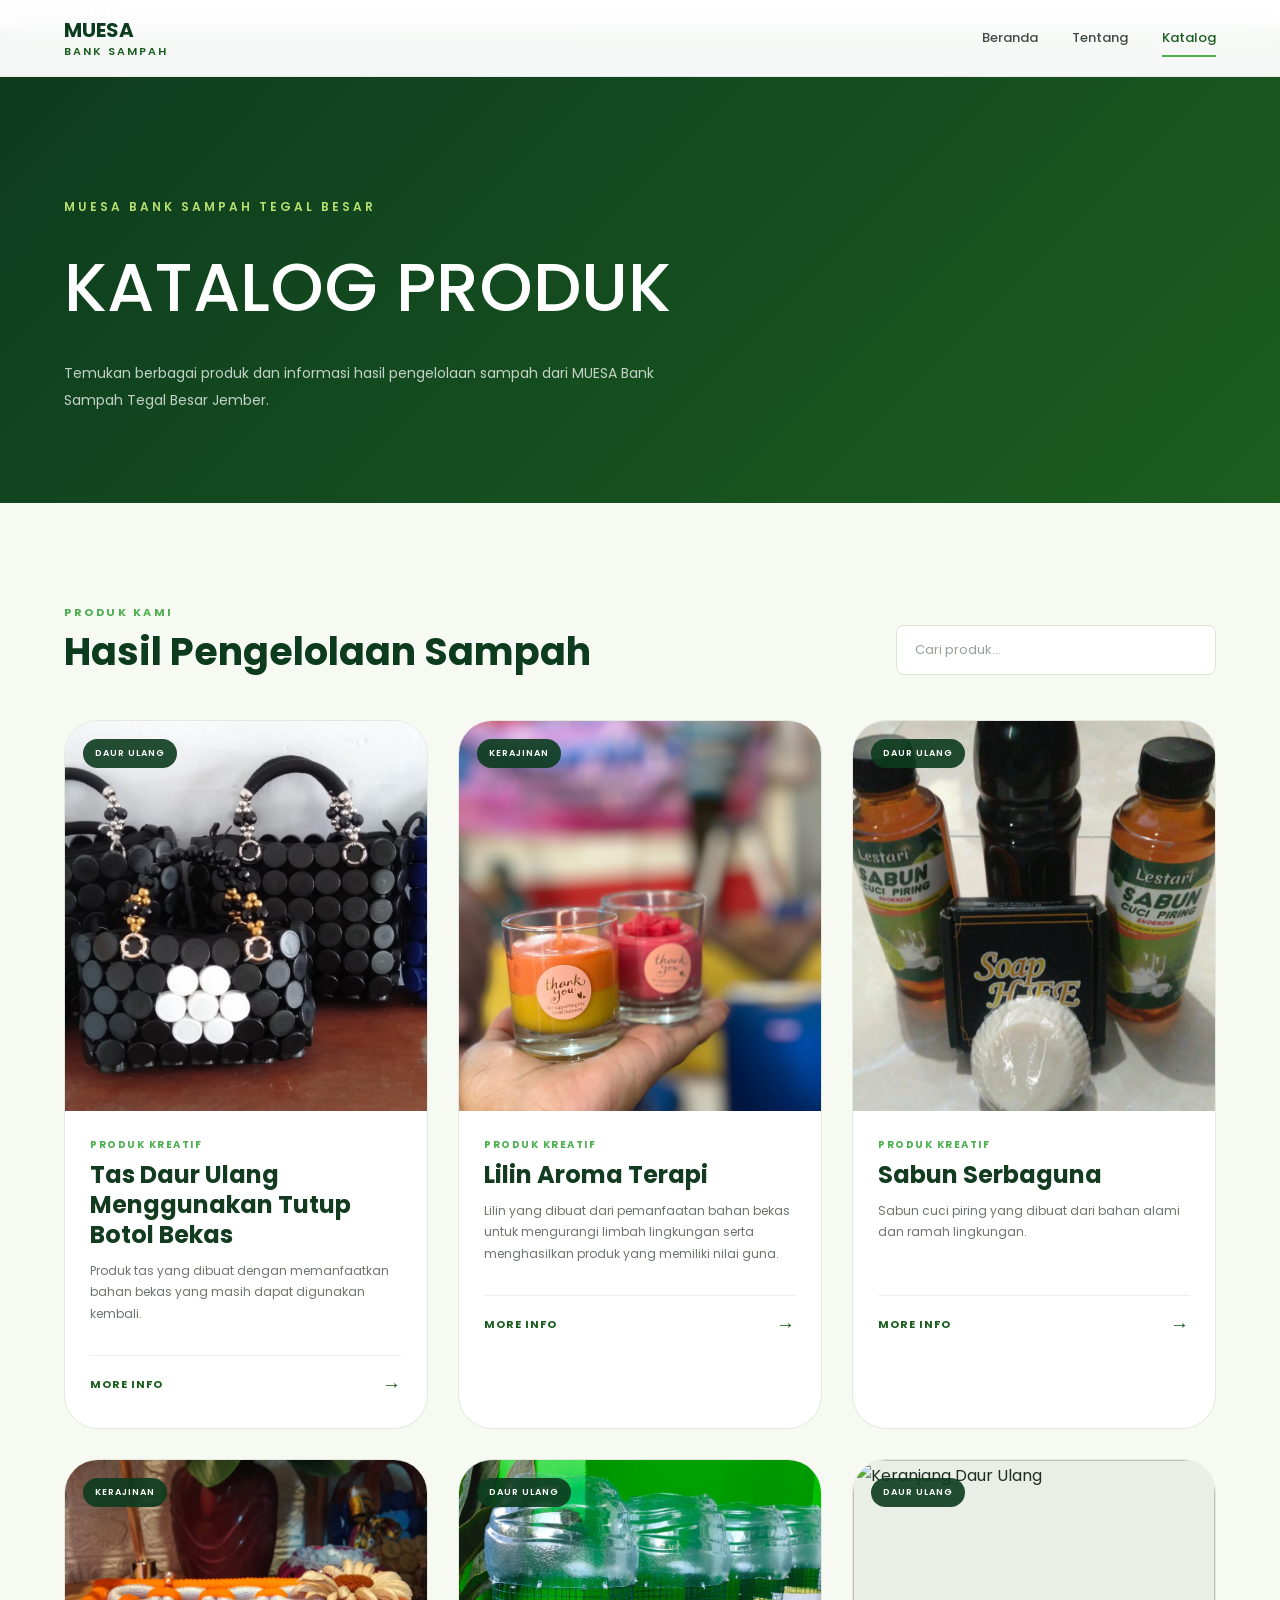
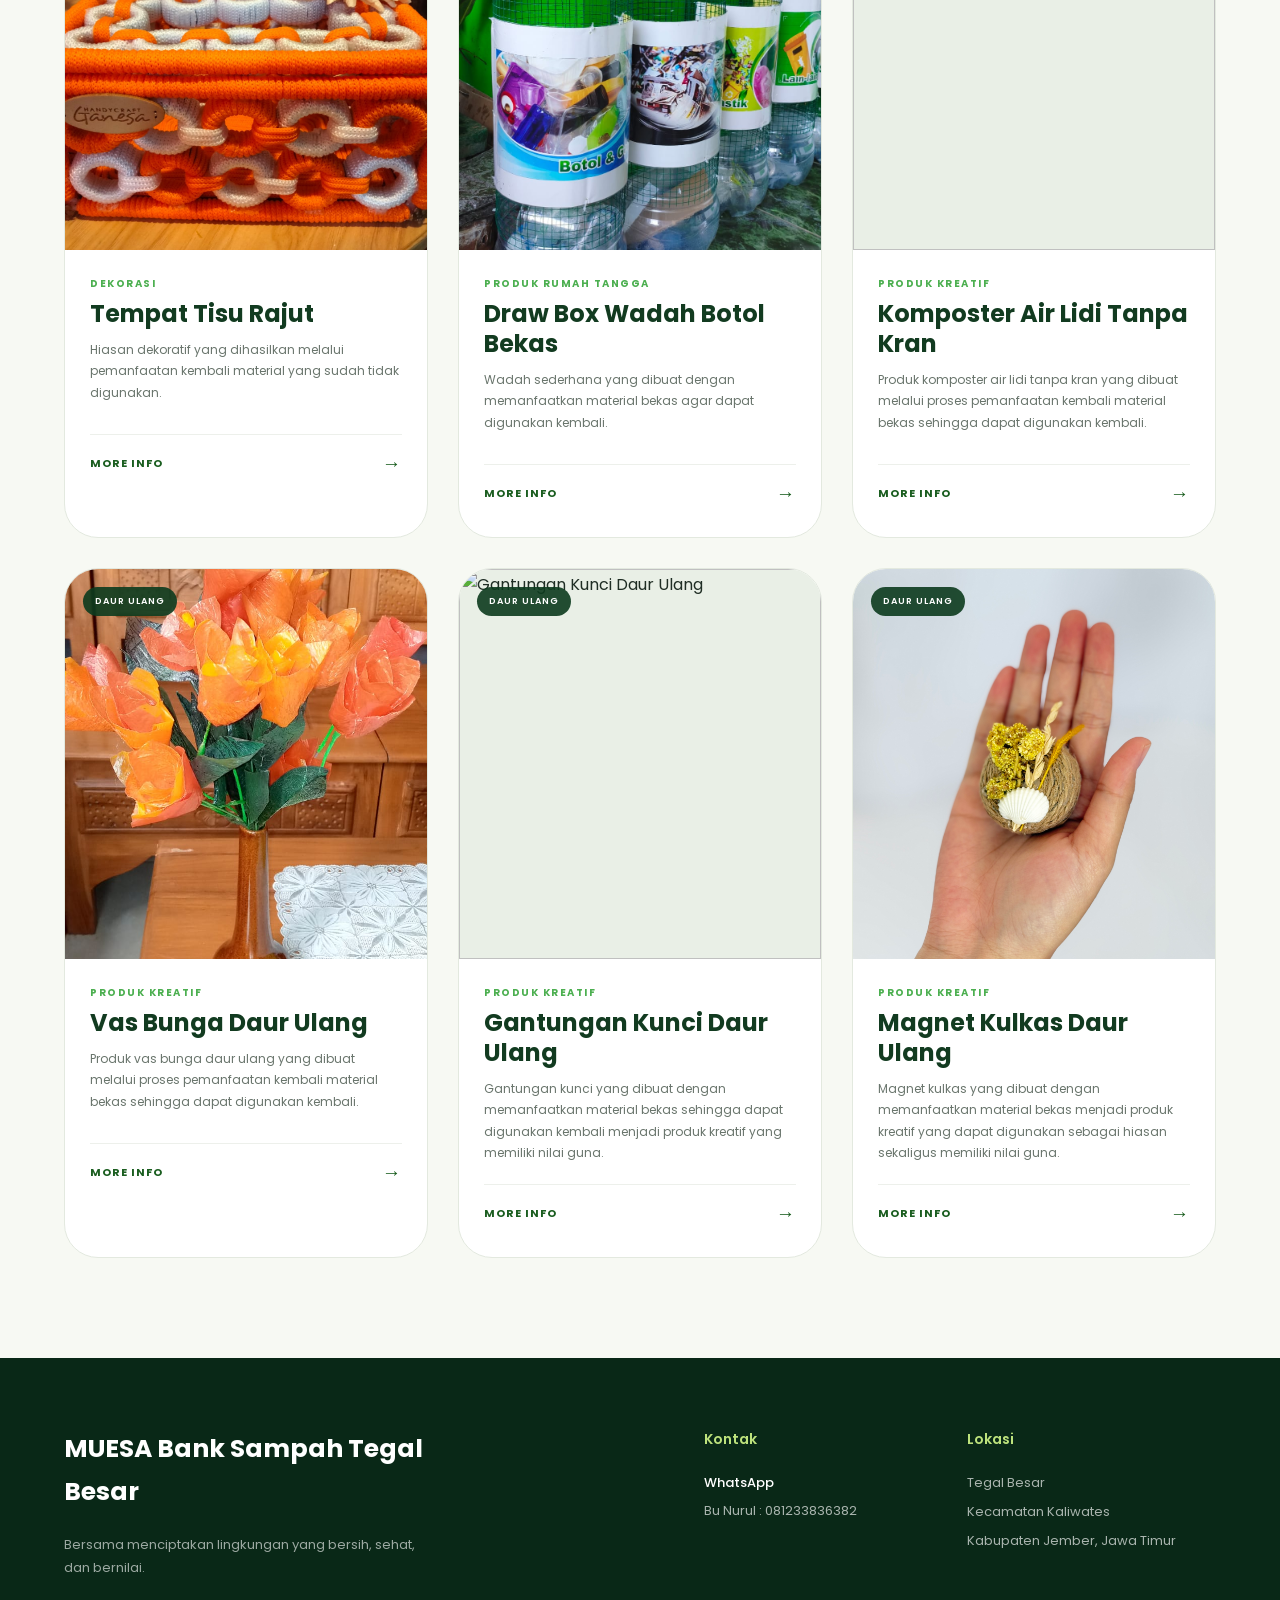
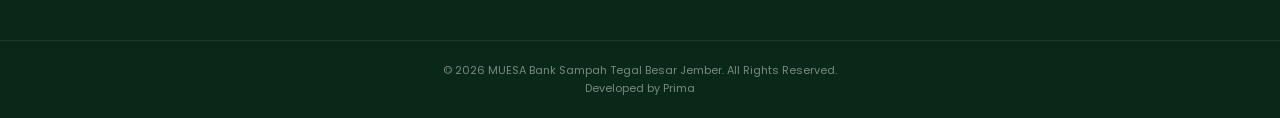
==== katalog.html @ d047cc1d "Update katalog.html" ====
!doctype html>
<html lang="id">
  <head>
    <meta charset="UTF-8" />

    <meta name="viewport" content="width=device-width, initial-scale=1.0" />

    <meta
      name="description"
      content="Katalog produk Bank Sampah Tegal Besar Jember"
    />

    <title>Katalog | Bank Sampah Tegal Besar</title>

    <!-- CSS -->
    <link rel="stylesheet" href="css/style.css" />

    <!-- Google Fonts -->
    <link rel="preconnect" href="https://fonts.googleapis.com" />
    <link rel="preconnect" href="https://fonts.gstatic.com" crossorigin />

    <link
      href="https://fonts.googleapis.com/css2?family=Poppins:wght@400;500;600;700&display=swap"
      rel="stylesheet"
    />
  </head>

  <body>
    <!-- =================================================
         NAVBAR
    ================================================== -->

    <header>
      <nav class="navbar">
        <div class="container">
          <!-- LOGO -->
          <a href="index.html" class="logo">
            MUESA

            <span> Bank Sampah </span>
          </a>

          <!-- TOMBOL HAMBURGER -->
          <button
            class="menu-toggle"
            id="menuToggle"
            aria-label="Buka menu"
            aria-expanded="false"
          >
            <span></span>
            <span></span>
            <span></span>
          </button>

          <!-- MENU -->
          <ul class="nav-menu" id="navMenu">
            <li>
              <a href="index.html"> Beranda </a>
            </li>

            <li>
              <a href="index.html#tentang"> Tentang </a>
            </li>

            <li>
              <a href="katalog.html" class="active"> Katalog </a>
            </li>
          </ul>
        </div>
      </nav>
    </header>

    <main>
      <!-- =================================================
             HERO KATALOG
        ================================================== -->

      <section class="catalog-hero">
        <div class="container catalog-hero-content">
          <p class="catalog-label">MUESA Bank Sampah Tegal Besar</p>

          <h1>Katalog Produk</h1>

          <p>
            Temukan berbagai produk dan informasi hasil pengelolaan sampah dari
            MUESA Bank Sampah Tegal Besar Jember.
          </p>
        </div>
      </section>

      <!-- =================================================
             KATALOG
        ================================================== -->

      <section class="catalog-section">
        <div class="container">
          <!-- Judul -->
          <div class="catalog-heading">
            <div>
              <p>Produk Kami</p>

              <h2>Hasil Pengelolaan Sampah</h2>
            </div>

            <!-- Search -->
            <div class="catalog-search">
              <input
                type="text"
                id="searchProduct"
                placeholder="Cari produk..."
              />
            </div>
          </div>

          <!-- =================================================
                    PRODUCT GRID
                ================================================== -->

          <div class="product-grid" id="productGrid">
            <!-- ===============================
                PRODUK 1 - TAS DAUR ULANG
            ================================ -->

            <article class="product-card" data-name="tas daur ulang">
              <div class="product-image">
                <img
                  src="assets/images/TAS DAUR ULANG.jpeg"
                  alt="Tas Daur Ulang Menggunakan Botol Bekas"
                />

                <img
                  src="assets/poster/poster-produk1.jpg"
                  alt="Poster Tas Daur Ulang"
                  class="product-image-hover"
                />
                <span class="product-badge"> Daur Ulang </span>
              </div>

              <div class="product-content">
                <p class="product-category">Produk Kreatif</p>

                <h3>Tas Daur Ulang Menggunakan Tutup Botol Bekas</h3>

                <p class="product-description">
                  Produk tas yang dibuat dengan memanfaatkan bahan bekas yang
                  masih dapat digunakan kembali.
                </p>

                <!-- MORE INFO -->
                <button
                  class="more-info"
                  onclick="
                    openModal(
                      'Tas Daur Ulang Menggunakan Tutup Botol Bekas',
                      'assets/images/TAS DAUR ULANG.jpeg',
                      'Tas Daur Ulang merupakan salah satu produk kreatif dari Bank Sampah Tegal Besar yang memanfaatkan bahan bekas menjadi barang yang dapat digunakan kembali dan memiliki nilai ekonomi.',
                      'poster.html?id=1',
                      'assets/pdf/produk1.pdf',
                    )
                  "
                >
                  More Info

                  <span> → </span>
                </button>
              </div>
            </article>

            <!-- ===============================
                        PRODUK 2
            ================================ -->

            <!-- ===============================
                PRODUK 2 - LILIN AROMA TERAPI
            ================================ -->

            <article
              class="product-card"
              data-name="lilin aroma terapi daur ulang"
            >
              <div class="product-image">
                <img
                  src="assets/images/LILIN DAUR UALNG.jpeg"
                  alt="Lilin Aroma Terapi"
                />

                <img
                  src="assets/poster/poster-produk2.jpg"
                  alt="Poster Lilin Aroma Terapi"
                  class="product-image-hover"
                />
                <span class="product-badge"> Kerajinan </span>
              </div>

              <div class="product-content">
                <p class="product-category">Produk Kreatif</p>

                <h3>Lilin Aroma Terapi</h3>

                <p class="product-description">
                  Lilin yang dibuat dari pemanfaatan bahan bekas untuk
                  mengurangi limbah lingkungan serta menghasilkan produk yang
                  memiliki nilai guna.
                </p>

                <!-- MORE INFO -->
                <button
                  class="more-info"
                  onclick="
                    openModal(
                      'Lilin Aroma Terapi',
                      'assets/images/LILIN DAUR UALNG.jpeg',
                      'Lilin Aroma Terapi merupakan salah satu produk kreatif Bank Sampah Tegal Besar yang dibuat melalui pemanfaatan bahan bekas menjadi produk yang dapat digunakan kembali, memiliki nilai guna, serta membantu mengurangi limbah lingkungan.',
                      'poster.html?id=2',
                      'assets/pdf/produk2.pdf',
                    )
                  "
                >
                  More Info

                  <span>→</span>
                </button>
              </div>
            </article>

            <!-- ===============================
                PRODUK 3 - TEMPAT PENSIL
            ================================ -->

            <article class="product-card" data-name="Sabun Cuci EkoEnzim">
              <div class="product-image">
                <img
                  src="assets/images/SabunCuciPiringEkoEnzim.jpeg"
                  alt="Sabun Cuci EkoEnzim"
                />

                <img
                  src="assets/poster/poster-produk3.jpg"
                  alt="Poster Sabun Eko Enzim"
                  class="product-image-hover"
                />
                <span class="product-badge"> Daur Ulang </span>
              </div>

              <div class="product-content">
                <p class="product-category">Produk Kreatif</p>

                <h3>Sabun Serbaguna</h3>

                <p class="product-description">
                  Sabun cuci piring yang dibuat dari bahan alami dan ramah
                  lingkungan.
                </p>

                <!-- MORE INFO -->
                <button
                  class="more-info"
                  onclick="
                    openModal(
                      'Sabun Eko Enzim',
                      'assets/images/SabunCuciPiringEkoEnzim.jpeg',
                      'Sabun Cuci Eko Enzim merupakan produk kreatif Bank Sampah Tegal Besar yang dibuat melalui pemanfaatan bahan bekas menjadi produk yang dapat digunakan kembali, memiliki nilai guna, serta membantu mengurangi limbah lingkungan.',
                      'poster.html?id=3',
                      'assets/pdf/produk3.pdf',
                    )
                  "
                >
                  More Info

                  <span>→</span>
                </button>
              </div>
            </article>

            <!-- ===============================
                PRODUK 4 - HIASAN RUMAH
            ================================ -->

            <article class="product-card" data-name="hiasan rumah daur ulang">
              <div class="product-image">
                <img
                  src="assets/images/Tempat Tisu Rajut.jpeg"
                  alt="Hiasan Rumah Daur Ulang"
                />

                <img
                  src="assets/poster/poster-produk4.jpg"
                  alt="Poster Tempat Tisu Rajut"
                  class="product-image-hover"
                />
                <span class="product-badge"> Kerajinan </span>
              </div>

              <div class="product-content">
                <p class="product-category">Dekorasi</p>

                <h3>Tempat Tisu Rajut</h3>

                <p class="product-description">
                  Hiasan dekoratif yang dihasilkan melalui pemanfaatan kembali
                  material yang sudah tidak digunakan.
                </p>

                <!-- MORE INFO -->
                <button
                  class="more-info"
                  onclick="
                    openModal(
                      'Tempat Tisu Rajut',
                      'assets/images/Tempat Tisu Rajut.jpeg',
                      'Tempat Tisu Rajut merupakan produk dekoratif yang dibuat dengan memanfaatkan kembali material bekas yang sudah tidak digunakan. Bahan tersebut diolah menjadi kerajinan yang menarik, bermanfaat, dan memiliki nilai guna.',
                      'poster.html?id=4',
                      'assets/pdf/produk4.pdf',
                    )
                  "
                >
                  More Info

                  <span>→</span>
                </button>
              </div>
            </article>

            <!-- ===============================
                PRODUK 5 - WADAH SERBAGUNA
            ================================ -->

            <article class="product-card" data-name="wadah Botol Bekas">
              <div class="product-image">
                <img src="assets/images/Produk5.jpg" alt="Wadah Botol bekas" />

                <span class="product-badge"> Daur Ulang </span>
              </div>

              <div class="product-content">
                <p class="product-category">Produk Rumah Tangga</p>

                <h3>Draw Box Wadah Botol Bekas</h3>

                <p class="product-description">
                  Wadah sederhana yang dibuat dengan memanfaatkan material bekas
                  agar dapat digunakan kembali.
                </p>

                <!-- MORE INFO -->
                <button
                  class="more-info"
                  onclick="
                    openModal(
                      'Wadah Botol Bekas',
                      'assets/images/Produk5.jpg',
                      'Wadah Botol Bekas merupakan produk rumah tangga yang dibuat dengan memanfaatkan material bekas menjadi barang yang dapat digunakan kembali untuk berbagai kebutuhan sehari-hari serta membantu mengurangi jumlah sampah.',
                      'poster.html?id=5',
                      'assets/pdf/produk5.pdf',
                    )
                  "
                >
                  More Info

                  <span>→</span>
                </button>
              </div>
            </article>

            <!-- ===============================
                PRODUK 6 - KERANJANG DAUR ULANG
            ================================ -->

            <article
              class="product-card"
              data-name="komposter air lidi tanpa kran"
            >
              <div class="product-image">
                <img
                  src="assets/images/produk6.jpg"
                  alt="Keranjang Daur Ulang"
                />

                <img
                  src="assets/poster/poster-produk6.jpg"
                  alt="Poster Komposter Air Lidi Tanpa Kran"
                  class="product-image-hover"
                />
                <span class="product-badge"> Daur Ulang </span>
              </div>

              <div class="product-content">
                <p class="product-category">Produk Kreatif</p>

                <h3>Komposter Air Lidi Tanpa Kran</h3>

                <p class="product-description">
                  Produk komposter air lidi tanpa kran yang dibuat melalui
                  proses pemanfaatan kembali material bekas sehingga dapat
                  digunakan kembali.
                </p>

                <!-- MORE INFO -->
                <button
                  class="more-info"
                  onclick="
                    openModal(
                      'Komposter Air Lidi Tanpa Kran',
                      'assets/images/produk6.jpg',
                      'Komposter Air Lidi Tanpa Kran merupakan salah satu produk kreatif dari Bank Sampah Tegal Besar yang dibuat melalui pemanfaatan kembali material bekas menjadi barang yang dapat digunakan kembali, memiliki nilai guna, serta membantu mengurangi limbah lingkungan.',
                      'poster.html?id=6',
                      'assets/pdf/produk6.pdf',
                    )
                  "
                >
                  More Info
                  <span>→</span>
                </button>
              </div>
            </article>

            <!-- Produk 7-->
            <article class="product-card" data-name="vas bunga daur ulang">
              <div class="product-image">
                <!-- FOTO ASLI -->
                <img
                  src="assets/images/Vas Bunga Daur Ulang.jpeg"
                  alt="Vas Bunga Daur Ulang"
                />

                <!-- FOTO POSTER -->
                <img
                  src="assets/poster/poster-produk7.png"
                  alt="Poster Vas Bunga Daur Ulang"
                  class="product-image-hover"
                />

                <span class="product-badge">Daur Ulang</span>
              </div>

              <div class="product-content">
                <p class="product-category">Produk Kreatif</p>

                <h3>Vas Bunga Daur Ulang</h3>

                <p class="product-description">
                  Produk vas bunga daur ulang yang dibuat melalui proses
                  pemanfaatan kembali material bekas sehingga dapat digunakan
                  kembali.
                </p>

                <!-- MORE INFO -->
                <button
                  class="more-info"
                  onclick="
                    openModal(
                      'Vas Bunga Daur Ulang',
                      'assets/images/Vas Bunga Daur Ulang.jpeg',
                      'Vas Bunga Daur Ulang merupakan salah satu produk kreatif yang dibuat dengan memanfaatkan material bekas dan mengolahnya kembali menjadi barang yang berguna, dapat digunakan kembali, serta memiliki nilai ekonomi.',
                      'poster.html?id=7',
                      'assets/pdf/produk6.pdf',
                    )
                  "
                >
                  More Info

                  <span>→</span>
                </button>
              </div>
            </article>

            <article
              class="product-card"
              data-name="gantungan kunci daur ulang"
            >
              <div class="product-image">
                <!-- FOTO ASLI -->
                <img
                  src="assets/images/Gantungan Kunci.png"
                  alt="Gantungan Kunci Daur Ulang"
                />

                <!-- FOTO POSTER -->
                <img
                  src="assets/poster/poster-produk8.jpg"
                  alt="Poster Gantungan Kunci Daur Ulang"
                  class="product-image-hover"
                />

                <span class="product-badge">Daur Ulang</span>
              </div>

              <div class="product-content">
                <p class="product-category">Produk Kreatif</p>

                <h3>Gantungan Kunci Daur Ulang</h3>

                <p class="product-description">
                  Gantungan kunci yang dibuat dengan memanfaatkan material bekas
                  sehingga dapat digunakan kembali menjadi produk kreatif yang
                  memiliki nilai guna.
                </p>

                <!-- MORE INFO -->
                <button
                  class="more-info"
                  onclick="
                    openModal(
                      'Gantungan Kunci Daur Ulang',
                      'assets/images/Gantungan Kunci.png',
                      'Gantungan Kunci Daur Ulang merupakan produk kreatif yang dibuat dengan memanfaatkan material bekas dan mengolahnya kembali menjadi barang yang dapat digunakan kembali serta memiliki nilai guna.',
                      'poster.html?id=8',
                      'assets/pdf/produk8.pdf',
                    )
                  "
                >
                  More Info

                  <span>→</span>
                </button>
              </div>
            </article>

            <article class="product-card" data-name="magnet kulkas daur ulang">
              <div class="product-image">
                <!-- FOTO ASLI -->
                <img
                  src="assets/images/Magnet Kulkas.jpeg"
                  alt="Magnet Kulkas Daur Ulang"
                />

                <!-- FOTO POSTER -->
                <img
                  src="assets/poster/poster-produk9.jpg"
                  alt="Poster Magnet Kulkas Daur Ulang"
                  class="product-image-hover"
                />

                <span class="product-badge">Daur Ulang</span>
              </div>

              <div class="product-content">
                <p class="product-category">Produk Kreatif</p>

                <h3>Magnet Kulkas Daur Ulang</h3>

                <p class="product-description">
                  Magnet kulkas yang dibuat dengan memanfaatkan material bekas
                  menjadi produk kreatif yang dapat digunakan sebagai hiasan
                  sekaligus memiliki nilai guna.
                </p>

                <!-- MORE INFO -->
                <button
                  class="more-info"
                  onclick="
                    openModal(
                      'Magnet Kulkas Daur Ulang',
                      'assets/images/Magnet Kulkas.jpeg',
                      'Magnet Kulkas Daur Ulang merupakan produk kreatif yang dibuat dengan memanfaatkan material bekas dan mengolahnya kembali menjadi barang yang dapat digunakan sebagai hiasan serta memiliki nilai guna.',
                      'poster.html?id=9',
                      'assets/pdf/produk9.pdf',
                    )
                  "
                >
                  More Info

                  <span>→</span>
                </button>
              </div>
            </article>
          </div>

          <!-- Pesan saat pencarian tidak ditemukan -->

          <div id="emptyProduct" class="empty-product">
            <h3>Produk tidak ditemukan</h3>

            <p>Coba gunakan kata pencarian yang berbeda.</p>
          </div>
        </div>
      </section>
    </main>

    <!-- =================================================
          MODAL DETAIL PRODUK
      ================================================== -->

    <div class="product-modal" id="productModal">
      <!-- OVERLAY -->
      <div class="modal-overlay" onclick="closeModal()"></div>

      <!-- MODAL CARD -->
      <div class="modal-card">
        <!-- TOMBOL CLOSE -->
        <button class="modal-close" onclick="closeModal()" aria-label="Tutup">
          ×
        </button>

        <!-- GAMBAR PRODUK -->
        <div class="modal-image">
          <img id="modalImage" src="" alt="Gambar Produk" />
        </div>

        <!-- INFORMASI PRODUK -->
        <div class="modal-content">
          <p class="modal-label">Detail Produk</p>

          <h2 id="modalTitle">Nama Produk</h2>

          <div id="modalDescription" class="modal-description">
            <p>Deskripsi produk.</p>
          </div>

          <!-- BUTTON -->
          <div class="modal-buttons">
            <!-- MENUJU HALAMAN POSTER -->
            <a href="#" id="modalPoster" class="modal-btn modal-btn-outline">
              Lihat Poster
            </a>
          </div>
        </div>
      </div>
    </div>

    <!-- =================================================
                          FOOTER
    ================================================== -->

    <footer>
      <div class="container footer-container">
        <div class="footer-about">
          <h3>MUESA Bank Sampah Tegal Besar</h3>

          <p>
            Bersama menciptakan lingkungan yang bersih, sehat, dan bernilai.
          </p>
        </div>

        <div class="footer-contact">
          <h4>Kontak</h4>

          <p>
            <strong>WhatsApp</strong>
          </p>

          <p>Bu Nurul : 081233836382</p>
        </div>

        <div class="footer-location">
          <h4>Lokasi</h4>

          <p>Tegal Besar</p>

          <p>Kecamatan Kaliwates</p>

          <p>Kabupaten Jember, Jawa Timur</p>
        </div>
      </div>

      <div class="footer-bottom">
        <p>
          &copy; 2026 MUESA Bank Sampah Tegal Besar Jember. All Rights Reserved.
        </p>
        <p>Developed by Prima</p>
      </div>
    </footer>

    <!-- JavaScript -->

    <script src="js/script.js"></script>
  </body>
</html>
---- css/style.css ----
/* =========================================================
   BANK SAMPAH TEGAL BESAR
   style.css

   STRUKTUR FILE
   01. Root / Variabel
   02. Reset & Global
   03. Container
   04. Navbar & Hamburger
   05. Hero & Button
   06. Section Umum
   07. Tentang, Tujuan & Cara Kerja
   08. Katalog Home & Featured Product
   09. Detail Kompos & QR Code
   10. Footer
   11. Responsive Global
   12. Halaman Katalog
   13. Halaman Poster
   14. QR Section & Tutorial
========================================================= */
/* =========================================================
   ROOT / WARNA UTAMA
   Variabel global: warna, radius, border, shadow, dan nilai dasar
========================================================= */

:root {
  --primary: #1b5e20;
  --primary-dark: #0d3b1e;
  --primary-light: #4caf50;
  --secondary: #8bc34a;
  --accent: #d4a72c;
  --background: #f7f9f3;
  --background-soft: #eef5e9;
  --white: #ffffff;
  --text: #1f2d24;
  --text-light: #67736a;
  --border: #dfe8db;
  --shadow: 0 15px 40px rgba(24, 70, 35, 0.1);
  --radius: 18px;
}

/* =========================================================
   RESET
   Reset CSS dan aturan global elemen dasar
========================================================= */

* {
  margin: 0;
  padding: 0;
  box-sizing: border-box;
}

html {
  scroll-behavior: smooth;
}

body {
  font-family: "Poppins", sans-serif;
  background: var(--background);
  color: var(--text);
  line-height: 1.7;
}

img {
  max-width: 100%;
  display: block;
}

a {
  text-decoration: none;
}

ul {
  list-style: none;
}

/* =========================================================
   CONTAINER
   Container utama untuk membatasi lebar konten halaman
========================================================= */

.container {
  width: min(1180px, 90%);
  margin: auto;
}

/* =========================================================
   NAVBAR
   Navigasi utama desktop: header, logo, menu, dan state aktif
========================================================= */

header {
  position: fixed;
  top: 0;
  left: 0;
  width: 100%;
  z-index: 1000;
  background: rgba(255, 255, 255, 0.96);
  backdrop-filter: blur(12px);
  border-bottom: 1px solid rgba(0, 0, 0, 0.05);
}

.navbar .container {
  height: 76px;
  display: flex;
  align-items: center;
  justify-content: space-between;
}

/* ---------------------------------------------------------
   NAVBAR - LOGO
--------------------------------------------------------- */

.logo {
  display: flex;
  flex-direction: column;
  line-height: 1.1;
  color: var(--primary-dark);
  font-family: "Poppins", sans-serif;
  font-size: 20px;
  font-weight: 700;
}

.logo span {
  font-family: "Poppins", sans-serif;
  color: var(--primary);
  font-size: 11px;
  font-weight: 600;
  letter-spacing: 2px;
  text-transform: uppercase;
  margin-top: 4px;
}

/* ---------------------------------------------------------
   NAVBAR - MENU
--------------------------------------------------------- */

.nav-menu {
  display: flex;
  align-items: center;
  gap: 34px;
}

.nav-menu a {
  position: relative;
  color: #3f4c43;
  font-size: 13px;
  font-weight: 500;
  transition: 0.3s ease;
}

.nav-menu a:hover,
.nav-menu a.active {
  color: var(--primary);
}

.nav-menu a::after {
  content: "";
  position: absolute;
  left: 50%;
  bottom: -10px;
  width: 0;
  height: 2px;
  background: var(--primary-light);
  transform: translateX(-50%);
  transition: 0.3s ease;
}

.nav-menu a:hover::after,
.nav-menu a.active::after {
  width: 100%;
}

/* =========================================================
   HAMBURGER MENU
   Tombol hamburger untuk navigasi versi mobile
========================================================= */

.menu-toggle {
  display: none;
  width: 42px;
  height: 42px;
  padding: 8px;
  background: transparent;
  border: none;
  cursor: pointer;
  flex-direction: column;
  align-items: center;
  justify-content: center;
  gap: 5px;
  z-index: 1100;
}

.menu-toggle span {
  display: block;
  width: 25px;
  height: 2px;
  background: #1b5e20;
  border-radius: 5px;
  transition: 0.3s ease;
}

/* =========================================================
   HERO
   Hero section halaman utama dan overlay gambar background
========================================================= */

.hero {
  padding-top: 96px;
  background: #eaf1e5;
}

.hero-container {
  position: relative;
  min-height: 650px;
  display: flex;
  align-items: center;
  overflow: hidden;
  border-radius: 28px;
}

/* ---------------------------------------------------------
   HERO - BACKGROUND IMAGE
--------------------------------------------------------- */

.hero-image {
  position: absolute;
  inset: 0;
  width: 100%;
  height: 100%;
}

.hero-image::after {
  content: "";
  position: absolute;
  inset: 0;
  background: linear-gradient(
    90deg,
    rgba(6, 34, 17, 0.9) 0%,
    rgba(10, 48, 23, 0.76) 42%,
    rgba(8, 35, 19, 0.35) 72%,
    rgba(0, 0, 0, 0.2) 100%
  );
}

.hero-image img {
  width: 100%;
  height: 100%;
  border-radius: 0 28px 28px;
  object-fit: cover;
}

/* ---------------------------------------------------------
   HERO - CONTENT
--------------------------------------------------------- */

.hero-content {
  position: relative;
  z-index: 2;
  max-width: 550px;
  padding: 80px 65px;
  color: var(--white);
}

.hero-label {
  display: inline-block;
  margin-bottom: 20px;
  padding: 7px 14px;
  background: rgba(255, 255, 255, 0.12);
  border: 1px solid rgba(255, 255, 255, 0.25);
  border-radius: 50px;
  font-size: 11px;
  font-weight: 600;
  letter-spacing: 1.8px;
  text-transform: uppercase;
  color: #d7f2c7;
  backdrop-filter: blur(6px);
}

.hero h1 {
  font-family: "Poppins", sans-serif;
  font-size: clamp(45px, 6vw, 76px);
  font-weight: 400;
  line-height: 1.03;
  margin-bottom: 24px;
  letter-spacing: -2px;
}

.hero h1 span {
  display: block;
  color: #b8df70;
  font-style: italic;
  font-weight: 500;
}

.hero-description {
  max-width: 580px;
  font-size: 15px;
  color: rgba(255, 255, 255, 0.85);
  margin-bottom: 35px;
  line-height: 1.9;
}

/* =========================
   BUTTON
========================= */

.hero-buttons {
  display: flex;
  align-items: center;
  gap: 14px;
  flex-wrap: wrap;
}

.btn {
  min-width: 150px;
  display: inline-flex;
  align-items: center;
  justify-content: center;
  padding: 13px 25px;
  border-radius: 4px;
  font-size: 12px;
  font-weight: 600;
  letter-spacing: 0.8px;
  text-transform: uppercase;
  transition: all 0.3s ease;
}

.btn-primary {
  background: var(--primary-light);
  color: var(--white);
  border: 1px solid var(--primary-light);
}

.btn-primary:hover {
  background: var(--primary);
  border-color: var(--primary);
  transform: translateY(-2px);
}

.btn-secondary {
  background: transparent;
  border: 1px solid rgba(255, 255, 255, 0.65);
  color: var(--white);
}

.btn-secondary:hover {
  background: var(--white);
  color: var(--primary-dark);
  transform: translateY(-2px);
}

/* =========================================================
   JUDUL SETIAP SECTION
   Komponen judul yang digunakan oleh setiap section
========================================================= */

.section-title {
  text-align: center;
  max-width: 700px;
  margin: 0 auto 55px;
}

.section-title > p {
  color: var(--primary);
  text-transform: uppercase;
  letter-spacing: 3px;
  font-size: 12px;
  font-weight: 700;
  margin-bottom: 8px;
}

.section-title h2 {
  font-family: "Poppins", sans-serif;
  font-size: clamp(32px, 4vw, 45px);
  line-height: 1.2;
  color: var(--primary-dark);
  margin-bottom: 12px;
}

.section-title span {
  color: var(--text-light);
  font-size: 14px;
}

/* =========================================================
   TENTANG
   Section informasi tentang Bank Sampah
========================================================= */

.tentang {
  padding: 110px 0;
  background: var(--white);
}

.tentang-container {
  display: grid;
  grid-template-columns: 1fr 1fr;
  gap: 70px;
  align-items: center;
}

/* ---------------------------------------------------------
   TENTANG - IMAGE
--------------------------------------------------------- */

.tentang-image img {
  position: relative;
  z-index: 1;
  width: 100%;
  height: 100%;
  aspect-ratio: 1899 / 898;
  object-fit: cover;
  border-radius: var(--radius);
  box-shadow: var(--shadow);
}

@media (max-width: 768px) {
  .tentang-image img {
    height: auto;
    object-fit: contain;
  }
}

/* ---------------------------------------------------------
   CONTENT
--------------------------------------------------------- */

.tentang-content h3 {
  font-family: "Poppins", sans-serif;
  color: var(--primary-dark);
  font-size: 35px;
  margin-bottom: 20px;
}

.tentang-content p {
  color: var(--text-light);
  font-size: 14px;
  margin-bottom: 18px;
  text-align: justify;
}

/* =========================================================
   TUJUAN / CARD
   Section tujuan dengan kartu informasi
========================================================= */

.tujuan {
  padding: 100px 0;
  background: var(--background-soft);
}

.card-container {
  display: grid;
  grid-template-columns: repeat(3, 1fr);
  gap: 25px;
}

.info-card {
  background: var(--white);
  padding: 40px 30px;
  text-align: center;
  border-radius: var(--radius);
  border: 1px solid transparent;
  transition: 0.35s ease;
}

.info-card:hover {
  transform: translateY(-8px);
  border-color: #b8d8ad;
  box-shadow: var(--shadow);
}

.card-icon {
  width: 72px;
  height: 72px;
  margin: 0 auto 24px;
  display: flex;
  align-items: center;
  justify-content: center;
  background: #eaf5e5;
  border-radius: 50%;
  font-size: 32px;
}

.info-card h3 {
  color: var(--primary-dark);
  font-size: 18px;
  margin-bottom: 12px;
}

.info-card p {
  color: var(--text-light);
  font-size: 13px;
  line-height: 1.8;
}

/* =========================================================
   CARA KERJA
   Alur atau tahapan cara kerja Bank Sampah
========================================================= */

.cara-kerja {
  padding: 110px 0;
  background: var(--white);
}

.steps-container {
  position: relative;
  display: grid;
  grid-template-columns: repeat(4, 1fr);
  gap: 25px;
}

/* ---------------------------------------------------------
   CARA KERJA - GARIS PENGHUBUNG
--------------------------------------------------------- */

.steps-container::before {
  content: "";
  position: absolute;
  top: 31px;
  left: 10%;
  width: 80%;
  height: 2px;
  background: #dce8d6;
  z-index: 0;
}

.step {
  position: relative;
  z-index: 1;
  text-align: center;
  padding: 0 15px;
}

.step-number {
  width: 64px;
  height: 64px;
  margin: 0 auto 20px;
  display: flex;
  align-items: center;
  justify-content: center;
  border-radius: 50%;
  background: var(--primary);
  border: 7px solid #e8f3e4;
  color: var(--white);
  font-size: 19px;
  font-weight: 700;
  transition: 0.3s ease;
}

.step:hover .step-number {
  background: var(--primary-light);
  transform: scale(1.08);
}

.step h3 {
  color: var(--primary-dark);
  font-size: 17px;
  margin-bottom: 8px;
}

.step p {
  color: var(--text-light);
  font-size: 13px;
}

/* =========================================================
   KATALOG HOME
   Call-to-action katalog pada halaman utama
========================================================= */

.katalog-home {
  padding: 110px 0;
  background: linear-gradient(135deg, var(--primary-dark), #1e6631);
}

.katalog-home-container {
  display: grid;
  grid-template-columns: 1.2fr 0.8fr;
  gap: 70px;
  align-items: center;
}

/* ---------------------------------------------------------
   CONTENT
--------------------------------------------------------- */

.katalog-home-content {
  color: var(--white);
}

.katalog-label {
  text-transform: uppercase;
  letter-spacing: 3px;
  font-size: 11px;
  font-weight: 600;
  color: #c5e69c;
  margin-bottom: 12px;
}

.katalog-home-content h2 {
  font-family: "Poppins", sans-serif;
  font-size: clamp(35px, 5vw, 52px);
  line-height: 1.2;
  margin-bottom: 20px;
  max-width: 650px;
}

.katalog-home-content > p:not(.katalog-label) {
  color: rgba(255, 255, 255, 0.75);
  max-width: 580px;
  margin-bottom: 30px;
  font-size: 14px;
}

/* ---------------------------------------------------------
   KATALOG HOME - TOMBOL KHUSUS
--------------------------------------------------------- */

.katalog-home .btn-primary {
  background: #85bd46;
  border-color: #85bd46;
}

.katalog-home .btn-primary:hover {
  background: #9bcb62;
  border-color: #9bcb62;
}

/* =========================================================
   FEATURED PRODUCT / KOMPOS
   Produk unggulan dan informasi pengolahan kompos
========================================================= */

.featured-product {
  padding: 110px 0;
  background: #f7f9f3;
}

.featured-product-container {
  display: grid;
  grid-template-columns: 0.95fr 1.05fr;
  gap: 70px;
  align-items: center;
}

/* =========================================================
   PENGERTIAN BANK SAMPAH
   Section pengertian Bank Sampah beserta kontennya
========================================================= */

.pengertian-bank-sampah {
  max-width: 850px;
  margin: 0 auto;
  display: flex;
  flex-direction: column;
  align-items: center;
  text-align: center;
  padding: 20px;
}

.pengertian-bank-sampah h2 {
  margin-bottom: 25px;
}

.pengertian-bank-sampah p {
  max-width: 700px;
  margin: 0 auto;
  line-height: 1.8;
}

/* Tablet & Mobile */
@media (max-width: 768px) {
  .pengertian-bank-sampah {
    grid-template-columns: 1fr;
    justify-items: center;
    text-align: center;
    padding: 24px;
    gap: 20px;
  }
}

/* HP kecil */
@media (max-width: 480px) {
  .pengertian-bank-sampah {
    padding: 20px 16px;
    gap: 16px;
  }
}
/* ---------------------------------------------------------
   PENGERTIAN BANK SAMPAH - ICON
--------------------------------------------------------- */

.pengertian-icon {
  width: 100px;
  height: 100px;
  display: flex;
  align-items: center;
  justify-content: center;
  background: #e8f3e4;
  border-radius: 50%;
  font-size: 45px;
}

/* ---------------------------------------------------------
   CONTENT
--------------------------------------------------------- */

.pengertian-content h3 {
  margin-bottom: 18px;
  color: #0d3b1e;
  font-family: "Poppins", sans-serif;
  font-size: 31px;
}

.pengertian-content p {
  margin-bottom: 15px;
  color: #68746b;
  font-size: 13px;
  line-height: 1.9;
  text-align: justify;
}

.pengertian-content p:last-child {
  margin-bottom: 0;
}

/* =========================
   RESPONSIVE
========================= */

@media (max-width: 768px) {
  .pengertian-bank-sampah {
    grid-template-columns: 1fr;
    padding: 30px 25px;
    text-align: center;
  }
  .pengertian-icon {
    margin: 0 auto;
  }
  .pengertian-content p {
    text-align: left;
  }
}

/* =========================
   IMAGE
========================= */

.featured-product-image {
  position: relative;
  overflow: hidden;
  min-height: 0px;
  border-radius: 18px;
  box-shadow: 0 20px 50px rgba(20, 70, 30, 0.12);
}

.featured-product-image img {
  width: 100%;
  max-width: 550px;
  height: auto;
  display: block;
  object-fit: contain;
  border-radius: 18px;
}

.featured-product-image > span {
  position: absolute;
  top: 20px;
  left: 20px;
  padding: 8px 15px;
  background: rgba(13, 59, 30, 0.9);
  border-radius: 50px;
  color: #ffffff;
  font-size: 10px;
  font-weight: 600;
  letter-spacing: 1px;
  text-transform: uppercase;
}

/* =========================
   CONTENT
========================= */

.featured-label {
  margin-bottom: 10px;
  color: #4caf50;
  font-size: 11px;
  font-weight: 700;
  letter-spacing: 2.5px;
  text-transform: uppercase;
}

.featured-product-content h3 {
  margin-bottom: 20px;
  color: #0d3b1e;
  font-family: "Poppins", sans-serif;
  font-size: clamp(38px, 5vw, 50px);
  line-height: 1.2;
}

.featured-description {
  margin-bottom: 30px;
  color: #68746b;
  font-size: 13px;
  line-height: 1.9;
}

/* =========================
   PROSES
========================= */

.featured-process {
  margin-bottom: 30px;
}

.featured-process-item {
  display: grid;
  grid-template-columns: 48px 1fr;
  gap: 15px;
  padding: 15px 0;
  border-bottom: 1px solid #e0e8dc;
}

.featured-process-item > span {
  width: 42px;
  height: 42px;
  display: flex;
  align-items: center;
  justify-content: center;
  border-radius: 50%;
  background: #e7f2e2;
  color: #1b5e20;
  font-size: 11px;
  font-weight: 700;
}

.featured-process-item strong {
  display: block;
  margin-bottom: 3px;
  color: #244a2d;
  font-size: 13px;
}

.featured-process-item p {
  color: #788179;
  font-size: 11px;
  line-height: 1.6;
}

/* =========================
   BUTTON
========================= */

.featured-buttons {
  display: flex;
  gap: 10px;
  flex-wrap: wrap;
}

.featured-btn {
  display: inline-flex;
  align-items: center;
  justify-content: center;
  min-height: 45px;
  padding: 11px 22px;
  border-radius: 5px;
  font-size: 10px;
  font-weight: 700;
  letter-spacing: 0.6px;
  text-transform: uppercase;
  transition: 0.3s ease;
}

.featured-btn-primary {
  background: #1b5e20;
  border: 1px solid #1b5e20;
  color: #ffffff;
}

.featured-btn-primary:hover {
  background: #0d3b1e;
  border-color: #0d3b1e;
  transform: translateY(-2px);
}

.featured-btn-outline {
  border: 1px solid #1b5e20;
  color: #1b5e20;
}

.featured-btn-outline:hover {
  background: #edf6e9;
  transform: translateY(-2px);
}

/* =========================
   RESPONSIVE
========================= */

@media (max-width: 900px) {
  .featured-product-container {
    grid-template-columns: 1fr;
    gap: 45px;
  }
  .featured-product-image {
    min-height: auto;
  }
  .featured-product-image img {
    height: 430px;
  }
}

@media (max-width: 768px) {
  .featured-product {
    padding: 80px 0;
  }
  .featured-product-image img {
    height: 350px;
  }
}

@media (max-width: 480px) {
  .featured-product-image img {
    height: 280px;
  }
  .featured-product-content h3 {
    font-size: 34px;
  }
  .featured-buttons {
    flex-direction: column;
  }
  .featured-btn {
    width: 100%;
  }
}

/* =========================================================
   DETAIL KOMPOS
   Detail proses kompos: langkah, material, warning, decomposer, layer, dan hasil
========================================================= */

.modal-description {
  color: #667268;
  font-size: 13px;
  line-height: 1.8;
}

/* ---------------------------------------------------------
   DETAIL KOMPOS - INTRO
--------------------------------------------------------- */

.compost-intro {
  margin-bottom: 30px;
}

/* =========================
   STEP
========================= */

.compost-step {
  display: grid;
  grid-template-columns: 45px 1fr;
  gap: 15px;
  padding: 22px 0;
  border-top: 1px solid #e7ece4;
}

.compost-number {
  width: 38px;
  height: 38px;
  display: flex;
  align-items: center;
  justify-content: center;
  flex-shrink: 0;
  background: #1b5e20;
  color: #ffffff;
  border-radius: 50%;
  font-size: 14px;
  font-weight: 700;
}

.compost-step h3 {
  margin-bottom: 8px;
  color: #174523;
  font-family: "Poppins", sans-serif;
  font-size: 15px;
}

.compost-step p {
  margin-bottom: 10px;
  color: #68746b;
  font-size: 12px;
  line-height: 1.8;
}

/* =========================
   MATERIAL
========================= */

.compost-material {
  margin: 13px 0;
  padding: 15px;
  background: #f3f8f0;
  border-radius: 8px;
}

.compost-material strong {
  display: block;
  margin-bottom: 8px;
  color: #24562d;
  font-size: 12px;
}

.compost-material ul {
  padding-left: 18px;
  list-style: disc;
}

.compost-material li {
  margin-bottom: 4px;
  color: #667268;
  font-size: 11px;
}

/* =========================
   WARNING
========================= */

.compost-warning {
  margin-top: 12px;
  padding: 12px 15px;
  border-left: 3px solid #d4a72c;
  background: #fff9e8;
  color: #77651f;
  font-size: 11px;
  line-height: 1.7;
}

/* =========================
   DECOMPOSER
========================= */

.compost-decomposer {
  display: flex;
  align-items: center;
  gap: 8px;
  flex-wrap: wrap;
  margin-top: 13px;
}

.compost-decomposer span {
  padding: 8px 11px;
  background: #eaf5e5;
  color: #22562d;
  border-radius: 6px;
  font-size: 10px;
  font-weight: 600;
}

.compost-decomposer small {
  color: #8a938b;
  font-size: 10px;
}

/* =========================
   LAYER
========================= */

.compost-layer {
  display: flex;
  flex-direction: column;
  align-items: center;
  gap: 5px;
  margin: 15px 0;
  padding: 18px;
  background: #f1f6ee;
  border-radius: 10px;
}

.compost-layer span {
  width: 100%;
  padding: 8px;
  background: #ffffff;
  border: 1px solid #dce8d7;
  border-radius: 5px;
  text-align: center;
  color: #2d5534;
  font-size: 10px;
  font-weight: 600;
}

.compost-layer b {
  color: #4caf50;
}

/* =========================
   FINISH
========================= */

.compost-finish {
  margin-top: 15px;
  padding: 20px;
  display: flex;
  flex-direction: column;
  align-items: center;
  gap: 5px;
  background: #eaf5e5;
  border-radius: 10px;
  text-align: center;
  font-size: 26px;
}

.compost-finish strong {
  color: #1b5e20;
  font-size: 14px;
}

.compost-finish span {
  color: #68746b;
  font-size: 10px;
}

/* =========================================================
   QR CODE
   Komponen kartu QR Code
========================================================= */

.qr-container {
  display: flex;
  justify-content: center;
}

.qr-card {
  width: min(100%, 330px);
  background: var(--white);
  text-align: center;
  padding: 32px;
  border-radius: 20px;
  box-shadow: 0 25px 60px rgba(0, 0, 0, 0.25);
}

.qr-card h3 {
  font-family: "Poppins", sans-serif;
  color: var(--primary-dark);
  font-size: 26px;
  margin-bottom: 8px;
}

.qr-card p {
  color: var(--text-light);
  font-size: 12px;
  margin-bottom: 20px;
}

.qr-card img {
  width: 190px;
  height: 190px;
  object-fit: contain;
  margin: 0 auto 18px;
  padding: 10px;
  background: var(--white);
  border: 1px solid var(--border);
  border-radius: 10px;
}

.qr-card span {
  display: block;
  color: var(--text-light);
  font-size: 11px;
}

/* =========================================================
   FOOTER
   Footer website: informasi, lokasi, kontak, jam operasional, dan copyright
========================================================= */

footer {
  background: #092817;
  color: var(--white);
}

/* =========================
   FOOTER CONTENT
========================= */

.footer-container {
  display: grid;
  grid-template-columns: 1.5fr 1fr 1fr;
  align-items: start;
  gap: 70px;
  padding-top: 70px;
  padding-bottom: 60px;
}

/* =========================
   KOLOM KIRI
========================= */

.footer-about {
  justify-self: start;
}

.footer-about h3 {
  font-family: "Poppins", serif;
  font-size: 25px;
  margin-bottom: 20px;
}

.footer-about p {
  max-width: 370px;
  color: rgba(255, 255, 255, 0.6);
  font-size: 13px;
  line-height: 1.8;
}

/* =========================
   JUDUL FOOTER
========================= */

footer h4 {
  margin-bottom: 20px;
  color: #bde27c;
  font-size: 14px;
  font-weight: 600;
}

/* =========================
   LOKASI
========================= */

.footer-location {
  justify-self: center;
}

.footer-location p {
  margin-bottom: 7px;
  color: rgba(255, 255, 255, 0.65);
  font-size: 13px;
}

/* =========================
   KONTAK
========================= */

.footer-contact {
  justify-self: end;
}

.footer-contact p {
  margin-bottom: 6px;
  color: rgba(255, 255, 255, 0.65);
  font-size: 13px;
}

.footer-contact strong {
  color: #ffffff;
  font-weight: 500;
}

.footer-hours-title {
  margin-top: 18px;
}

/* =========================
   FOOTER BOTTOM
========================= */

.footer-bottom {
  padding: 20px;
  border-top: 1px solid rgba(255, 255, 255, 0.09);
  text-align: center;
}

.footer-bottom p {
  color: rgba(255, 255, 255, 0.45);
  font-size: 11px;
}
/* =========================================================
   TABLET
   Penyesuaian layout untuk ukuran tablet
========================================================= */

@media (max-width: 992px) {
  .hero-container {
    min-height: 600px;
  }
  .hero-content {
    padding: 70px 45px;
    max-width: 600px;
  }
  .tentang-container {
    gap: 40px;
  }
  .tentang-image img {
    height: 420px;
  }
  .card-container {
    grid-template-columns: repeat(2, 1fr);
  }
  .steps-container {
    grid-template-columns: repeat(2, 1fr);
    row-gap: 50px;
  }
  .steps-container::before {
    display: none;
  }
  .katalog-home-container {
    gap: 40px;
  }
}

/* =========================================================
   MOBILE
   Penyesuaian layout utama untuk perangkat mobile
========================================================= */

@media (max-width: 768px) {
  /* =================================================
     NAVBAR MOBILE
  ================================================= */
  .navbar .container {
    position: relative;
    min-height: 72px;
    height: 72px;
    padding: 0;
    display: flex;
    flex-direction: row;
    align-items: center;
    justify-content: space-between;
    gap: 0;
  }
  /* LOGO */
  .logo {
    align-items: flex-start;
  }
  /* TOMBOL HAMBURGER */
  .menu-toggle {
    display: flex;
    width: 42px;
    height: 42px;
    align-items: center;
    justify-content: center;
    flex-direction: column;
    gap: 5px;
    padding: 8px;
    border: none;
    background: transparent;
    cursor: pointer;
    z-index: 1100;
  }
  .menu-toggle span {
    display: block;
    width: 25px;
    height: 2px;
    background: #1b5e20;
    border-radius: 10px;
    transition: all 0.3s ease;
  }
  /* =================================================
     MENU MOBILE
  ================================================= */
  .nav-menu {
    position: absolute;
    top: 72px;
    left: 0;
    width: 100%;
    display: flex;
    flex-direction: column;
    align-items: stretch;
    gap: 0;
    padding: 8px 0;
    background: #ffffff;
    border-top: 1px solid #edf0eb;
    border-radius: 0 0 14px 14px;
    box-shadow: 0 15px 30px rgba(17, 65, 27, 0.12);
    /* MENU DISEMBUNYIKAN */
    opacity: 0;
    visibility: hidden;
    pointer-events: none;
    transform: translateY(-10px);
    transition: all 0.3s ease;
  }
  /* MENU DIBUKA */
  .nav-menu.show {
    opacity: 1;
    visibility: visible;
    pointer-events: auto;
    transform: translateY(0);
  }
  .nav-menu li {
    width: 100%;
  }
  .nav-menu a {
    display: block;
    width: 100%;
    padding: 15px 22px;
    color: #34473a;
    font-size: 13px;
    text-align: left;
    border-bottom: 1px solid #f0f3ee;
  }
  .nav-menu li:last-child a {
    border-bottom: none;
  }
  .nav-menu a:hover,
  .nav-menu a.active {
    color: #1b5e20;
    background: #f2f7ef;
  }
  /* Hilangkan garis aktif navbar desktop */
  .nav-menu a::after {
    display: none;
  }
  /* =================================================
     ANIMASI HAMBURGER MENJADI X
  ================================================= */
  .menu-toggle.active span:nth-child(1) {
    transform: translateY(7px) rotate(45deg);
  }
  .menu-toggle.active span:nth-child(2) {
    opacity: 0;
  }
  .menu-toggle.active span:nth-child(3) {
    transform: translateY(-7px) rotate(-45deg);
  }
  /* =================================================
     HERO
  ================================================= */
  .hero {
    padding-top: 72px;
  }
  .hero-container {
    width: 100%;
    min-height: 610px;
    border-radius: 0;
  }
  .hero-image::after {
    background: linear-gradient(
      0deg,
      rgba(5, 31, 15, 0.95),
      rgba(5, 31, 15, 0.62)
    );
  }
  .hero-content {
    width: 100%;
    max-width: 100%;
    padding: 80px 80px 80px;
    text-align: center;
  }
  .hero h1 {
    font-size: 48px;
  }
  .hero-description {
    margin-left: auto;
    margin-right: auto;
    font-size: 13px;
  }
  .hero-buttons {
    justify-content: center;
  }
  /* =================================================
     SECTION
  ================================================= */
  .tentang,
  .tujuan,
  .cara-kerja,
  .katalog-home {
    padding: 80px 0;
  }
  .section-title {
    margin-bottom: 40px;
  }
  /* =================================================
     TENTANG
  ================================================= */
  .tentang-container {
    grid-template-columns: 1fr;
  }
  .tentang-image {
    order: 2;
  }
  .tentang-content {
    order: 1;
  }
  .tentang-image img {
    height: 350px;
  }
  .tentang-content h3 {
    font-size: 30px;
  }
  /* =================================================
     CARDS
  ================================================= */
  .card-container {
    grid-template-columns: 1fr;
  }
  /* =================================================
     PROSES
  ================================================= */
  .steps-container {
    grid-template-columns: 1fr;
  }
  .step {
    max-width: 400px;
    margin: auto;
  }
  /* =================================================
     KATALOG
  ================================================= */
  .katalog-home-container {
    grid-template-columns: 1fr;
    text-align: center;
  }
  .katalog-home-content h2,
  .katalog-home-content > p {
    margin-left: auto;
    margin-right: auto;
  }
  /* =================================================
     FOOTER
  ================================================= */
  .footer-container {
    grid-template-columns: 1fr;
    gap: 35px;
    text-align: center;
  }
  .footer-about p {
    margin: auto;
  }
  .footer-menu {
    align-items: center;
  }
}

/* =========================================================
   HP KECIL
   Penyesuaian layout untuk layar ponsel kecil
========================================================= */

@media (max-width: 480px) {
  .container {
    width: 92%;
  }
  .nav-menu {
    width: 100%;
    justify-content: center;
    gap: 18px;
  }
  .hero {
    padding-top: 106px;
  }
  .hero-container {
    min-height: 570px;
  }
  .hero-content {
    padding: 65px 20px 45px;
  }
  .hero-label {
    font-size: 9px;
  }
  .hero h1 {
    font-size: 39px;
  }
  .hero-description {
    font-size: 12px;
  }
  .hero-buttons {
    flex-direction: column;
  }
  .hero-buttons .btn {
    width: 100%;
  }
  .section-title h2 {
    font-size: 31px;
  }
  .tentang-image img {
    height: 280px;
  }
  .info-card {
    padding: 35px 22px;
  }
  .katalog-home-content h2 {
    font-size: 34px;
  }
  .qr-card {
    padding: 25px 20px;
  }
  .qr-card img {
    width: 170px;
    height: 170px;
  }
}

/* =========================================================
   HALAMAN KATALOG
   Style khusus halaman katalog produk
========================================================= */

/* =========================================================
   HERO KATALOG
   Hero pada halaman katalog produk
========================================================= */

.catalog-hero {
  padding: 170px 0 90px;
  background: linear-gradient(135deg, #0d3b1e, #1b5e20);
  color: #ffffff;
}

.catalog-hero-content {
  max-width: 1180px;
}

.catalog-label {
  color: #b8df70;
  font-size: 12px;
  font-weight: 600;
  letter-spacing: 3px;
  text-transform: uppercase;
  margin-bottom: 12px;
}

.catalog-hero h1 {
  font-family: "Poppins";
  font-size: clamp(45px, 6vw, 68px);
  font-weight: 500;
  text-transform: uppercase;
  margin-bottom: 15px;
}

.catalog-hero p:not(.catalog-label) {
  max-width: 650px;
  color: rgba(255, 255, 255, 0.75);
  font-size: 14px;
  line-height: 1.9;
}

/* =========================================================
   CATALOG SECTION
   Section utama daftar katalog
========================================================= */

.catalog-section {
  padding: 100px 0;
  background: #f7f9f3;
}

/* =========================================================
   CATALOG HEADING
   Judul dan header area katalog
========================================================= */

.catalog-heading {
  display: flex;
  justify-content: space-between;
  align-items: end;
  gap: 30px;
  margin-bottom: 45px;
}

.catalog-heading > div:first-child > p {
  color: #4caf50;
  font-size: 11px;
  font-weight: 700;
  letter-spacing: 2.5px;
  text-transform: uppercase;
  margin-bottom: 7px;
}

.catalog-heading h2 {
  font-family: "Poppins", sans-serif;
  color: #0d3b1e;
  font-size: 38px;
  line-height: 1.2;
}

/* =========================================================
   SEARCH
   Input pencarian produk katalog
========================================================= */

.catalog-search {
  width: 320px;
}

.catalog-search input {
  width: 100%;
  padding: 14px 18px;
  background: #ffffff;
  border: 1px solid #d9e5d5;
  border-radius: 8px;
  font-family: "Poppins", sans-serif;
  font-size: 13px;
  color: #1f2d24;
  outline: none;
  transition: 0.3s ease;
}

.catalog-search input::placeholder {
  color: #97a199;
}

.catalog-search input:focus {
  border-color: #4caf50;
  box-shadow: 0 0 0 3px rgba(76, 175, 80, 0.1);
}

/* =========================================================
   PRODUCT GRID
   Grid daftar produk
========================================================= */

.product-grid {
  display: grid;
  grid-template-columns: repeat(3, 1fr);
  gap: 30px;
}

/* =========================================================
   PRODUCT CARD
   Kartu produk pada katalog
========================================================= */

.product-card {
  overflow: hidden;
  background: #ffffff;
  border: 1px solid #e3e9df;
  border-radius: 34px;
  transition: all 0.8s ease;
}

.product-card:hover {
  transform: translateY(-7px);
  box-shadow: 0 20px 50px rgba(21, 72, 34, 0.12);
}

/* =========================
   PRODUCT IMAGE
========================= */

.product-image {
  position: relative;
  height: 390px;
  overflow: hidden;
  background: #e9efe6;
}

.product-image img {
  width: 100%;
  height: 100%;
  object-fit: cover;
  transition: transform 0.5s ease;
}

.product-card:hover .product-image img {
  transform: scale(1.05);
}

/* ---------------------------------------------------------
   PRODUCT CARD - BADGE
--------------------------------------------------------- */

.product-badge {
  position: absolute;
  top: 18px;
  left: 18px;
  padding: 7px 12px;
  border-radius: 80px;
  background: rgba(13, 59, 30, 0.9);
  color: #ffffff;
  font-size: 9px;
  font-weight: 600;
  text-transform: uppercase;
  letter-spacing: 1px;
}

/* =========================================================
   PRODUCT CONTENT
   Konten teks pada kartu produk
========================================================= */

.product-content {
  padding: 25px;
}

.product-category {
  margin-bottom: 7px;
  color: #4caf50;
  font-size: 10px;
  font-weight: 700;
  text-transform: uppercase;
  letter-spacing: 1.5px;
}

.product-content h3 {
  margin-bottom: 10px;
  color: #123b20;
  font-family: "Poppins", sans-serif;
  font-size: 24px;
  line-height: 1.25;
}

.product-description {
  min-height: 75px;
  margin-bottom: 20px;
  color: #69756c;
  font-size: 12px;
  line-height: 1.8;
}

/* =========================================================
   POSTER + PDF
   Tombol poster dan PDF pada kartu produk
========================================================= */

.product-links {
  display: grid;
  grid-template-columns: 1fr 1fr;
  gap: 9px;
  margin-bottom: 18px;
}

.product-link {
  display: flex;
  align-items: center;
  justify-content: center;
  min-height: 40px;
  padding: 9px 10px;
  border: 1px solid #d5e1d1;
  border-radius: 6px;
  color: #285732;
  font-size: 10px;
  font-weight: 600;
  text-transform: uppercase;
  letter-spacing: 0.5px;
  transition: all 0.3s ease;
}

.product-link:hover {
  background: #edf6e9;
  border-color: #94c683;
}

/* =========================================================
   MORE INFO
   Tombol untuk membuka informasi detail produk
========================================================= */

.more-info {
  width: 100%;
  display: flex;
  align-items: center;
  justify-content: space-between;
  padding: 14px 0 4px;
  background: transparent;
  border: 0;
  border-top: 1px solid #edf0eb;
  cursor: pointer;
  color: #1b5e20;
  font-family: "Poppins", sans-serif;
  font-size: 11px;
  font-weight: 700;
  text-transform: uppercase;
  letter-spacing: 1px;
}

.more-info span {
  font-size: 19px;
  transition: transform 0.3s ease;
}

.more-info:hover span {
  transform: translateX(5px);
}

/* =========================================================
   EMPTY SEARCH
   Tampilan ketika hasil pencarian produk kosong
========================================================= */

.empty-product {
  display: none;
  padding: 80px 20px;
  text-align: center;
}

.empty-product h3 {
  color: #143d21;
  font-family: "Poppins", serif;
  font-size: 28px;
  margin-bottom: 7px;
}

.empty-product p {
  color: #758078;
  font-size: 13px;
}

/* =========================================================
   MODAL
   Modal detail produk
========================================================= */

.product-modal {
  position: fixed;
  inset: 0;
  z-index: 9999;
  display: flex;
  align-items: center;
  justify-content: center;
  padding: 25px;
  visibility: hidden;
  opacity: 0;
  transition: 0.3s ease;
}

.product-modal.show {
  visibility: visible;
  opacity: 1;
}

/* ---------------------------------------------------------
   MODAL - OVERLAY
--------------------------------------------------------- */

.modal-overlay {
  position: absolute;
  inset: 0;
  background: rgba(5, 25, 12, 0.75);
  backdrop-filter: blur(5px);
}

/* ---------------------------------------------------------
   MODAL - CARD
--------------------------------------------------------- */

.modal-card {
  position: relative;
  z-index: 2;
  width: min(850px, 100%);
  max-height: 90vh;
  overflow-y: auto;
  display: grid;
  grid-template-columns: 0.9fr 1.1fr;
  background: #ffffff;
  border-radius: 18px;
  box-shadow: 0 30px 80px rgba(0, 0, 0, 0.3);
  transform: translateY(30px);
  transition: transform 0.3s ease;
}

.product-modal.show .modal-card {
  transform: translateY(0);
}

/* ---------------------------------------------------------
   MODAL - IMAGE
--------------------------------------------------------- */

.modal-image {
  min-height: 440px;
  background: #e9efe6;
}

.modal-image img {
  width: 100%;
  height: 100%;
  object-fit: cover;
}

/* ---------------------------------------------------------
   MODAL - CONTENT
--------------------------------------------------------- */

.modal-content {
  display: flex;
  flex-direction: column;
  justify-content: center;
  padding: 50px 45px;
}

.modal-label {
  margin-bottom: 8px;
  color: #4caf50;
  font-size: 10px;
  font-weight: 700;
  letter-spacing: 2px;
  text-transform: uppercase;
}

.modal-content h2 {
  margin-bottom: 18px;
  color: #0d3b1e;
  font-family: "Poppins", sans-serif;
  font-size: 36px;
  line-height: 1.2;
}

.modal-content > p:not(.modal-label) {
  margin-bottom: 30px;
  color: #667268;
  font-size: 13px;
  line-height: 1.9;
}

/* ---------------------------------------------------------
   MODAL - TOMBOL CLOSE
--------------------------------------------------------- */

.modal-close {
  position: absolute;
  top: 14px;
  right: 17px;
  z-index: 10;
  width: 38px;
  height: 38px;
  display: flex;
  align-items: center;
  justify-content: center;
  border: none;
  border-radius: 50%;
  background: #ffffff;
  color: #173c21;
  font-size: 27px;
  line-height: 1;
  cursor: pointer;
  box-shadow: 0 5px 20px rgba(0, 0, 0, 0.15);
}

/* ---------------------------------------------------------
   MODAL - BUTTONS
--------------------------------------------------------- */

.modal-buttons {
  display: grid;
  grid-template-columns: 1fr 1fr;
  gap: 10px;
}

.modal-btn {
  display: flex;
  align-items: center;
  justify-content: center;
  padding: 13px 15px;
  border-radius: 5px;
  font-size: 10px;
  font-weight: 700;
  text-transform: uppercase;
  letter-spacing: 0.5px;
  transition: all 0.3s ease;
}

.modal-btn-outline {
  border: 1px solid #1b5e20;
  color: #1b5e20;
}

.modal-btn-outline:hover {
  background: #edf6e9;
}

.modal-btn-primary {
  border: 1px solid #1b5e20;
  background: #1b5e20;
  color: #ffffff;
}

.modal-btn-primary:hover {
  background: #0d3b1e;
}

/* ---------------------------------------------------------
   MODAL - LOCK SCROLL
--------------------------------------------------------- */

body.modal-open {
  overflow: hidden;
}

/* =========================================================
   TABLET KATALOG
   Responsive katalog untuk tablet
========================================================= */

@media (max-width: 992px) {
  .product-grid {
    grid-template-columns: repeat(2, 1fr);
  }
}

/* =========================================================
   MOBILE KATALOG
   Responsive katalog untuk mobile
========================================================= */

@media (max-width: 768px) {
  .catalog-hero {
    padding-top: 165px;
  }
  .catalog-heading {
    flex-direction: column;
    align-items: stretch;
  }
  .catalog-search {
    width: 100%;
  }
  .product-grid {
    grid-template-columns: 1fr;
  }
  .product-description {
    min-height: auto;
  }
  .modal-card {
    grid-template-columns: 1fr;
  }
  .modal-image {
    min-height: 280px;
    height: 280px;
  }
  .modal-content {
    padding: 35px 25px;
  }
  .modal-content h2 {
    font-size: 30px;
  }
}

/* =========================================================
   HP KECIL KATALOG
========================================================= */

@media (max-width: 480px) {
  .catalog-section {
    padding: 70px 0;
  }
  .catalog-hero h1 {
    font-size: 42px;
  }
  .catalog-heading h2 {
    font-size: 31px;
  }
  .product-image {
    height: 230px;
  }
  .product-content {
    padding: 22px 20px;
  }
  .modal-buttons {
    grid-template-columns: 1fr;
  }
}

/* =========================================================
   HALAMAN POSTER
========================================================= */

/* =========================
   HERO POSTER
========================= */

.poster-hero {
  padding: 165px 0 75px;
  background: linear-gradient(135deg, #0d3b1e, #1b5e20);
  color: #ffffff;
}

.poster-hero p {
  margin-bottom: 8px;
  color: #b8df70;
  font-size: 11px;
  font-weight: 700;
  letter-spacing: 3px;
  text-transform: uppercase;
}

.poster-hero h1 {
  margin-bottom: 12px;
  font-family: "Poppins", sans-serif;
  font-size: clamp(42px, 6vw, 64px);
  font-weight: 500;
}

.poster-hero span {
  display: block;
  max-width: 600px;
  color: rgba(255, 255, 255, 0.72);
  font-size: 13px;
  line-height: 1.8;
}

/* =========================================================
   POSTER SECTION
   Section utama poster
========================================================= */

.poster-section {
  padding: 90px 0;
  background: #f7f9f3;
}

.poster-container {
  display: grid;
  grid-template-columns: 0.95fr 1.05fr;
  gap: 70px;
  align-items: center;
}

/* =========================
   POSTER IMAGE
========================= */

.poster-view {
  display: flex;
  align-items: center;
  justify-content: center;
}

.poster-image-wrapper {
  width: 100%;
  max-width: 470px;
  min-height: 600px;
  display: flex;
  align-items: center;
  justify-content: center;
  padding: 15px;
  background: #ffffff;
  border: 1px solid #dde6d9;
  border-radius: 16px;
  box-shadow: 0 20px 50px rgba(18, 70, 30, 0.12);
}

.poster-image-wrapper img {
  width: 100%;
  max-height: 650px;
  object-fit: contain;
  border-radius: 8px;
}

/* =========================================================
   POSTER INFORMATION
   Informasi poster produk
========================================================= */

.poster-information {
  max-width: 550px;
}

.poster-label {
  margin-bottom: 8px;
  color: #4caf50;
  font-size: 11px;
  font-weight: 700;
  letter-spacing: 2.5px;
  text-transform: uppercase;
}

.poster-information h2 {
  margin-bottom: 20px;
  color: #0d3b1e;
  font-family: "Poppins", sans-serif;
  font-size: clamp(35px, 5vw, 48px);
  line-height: 1.2;
}

.poster-description {
  margin-bottom: 30px;
  color: #68746b;
  font-size: 13px;
  line-height: 1.9;
}

/* =========================================================
   DETAIL BOX
========================================================= */

.poster-detail-box {
  margin-bottom: 35px;
  border-top: 1px solid #dce5d8;
  border-bottom: 1px solid #dce5d8;
}

.poster-detail-item {
  display: flex;
  align-items: center;
  justify-content: space-between;
  gap: 20px;
  padding: 17px 0;
  border-bottom: 1px solid #edf0eb;
}

.poster-detail-item:last-child {
  border-bottom: 0;
}

.poster-detail-item span {
  color: #828c84;
  font-size: 11px;
  text-transform: uppercase;
  letter-spacing: 1px;
}

.poster-detail-item strong {
  color: #24492d;
  font-size: 12px;
  text-align: right;
}

/* =========================================================
   POSTER BUTTON
========================================================= */

.poster-buttons {
  display: flex;
  align-items: center;
  gap: 12px;
  flex-wrap: wrap;
}

.poster-btn {
  min-height: 46px;
  display: inline-flex;
  align-items: center;
  justify-content: center;
  padding: 12px 20px;
  border-radius: 5px;
  font-size: 10px;
  font-weight: 700;
  letter-spacing: 0.5px;
  text-transform: uppercase;
  transition: 0.3s ease;
}

.poster-btn-outline {
  border: 1px solid #1b5e20;
  color: #1b5e20;
}

.poster-btn-outline:hover {
  background: #edf6e9;
}

.poster-btn-primary {
  background: #1b5e20;
  border: 1px solid #1b5e20;
  color: #ffffff;
}

.poster-btn-primary:hover {
  background: #0d3b1e;
  border-color: #0d3b1e;
}

.poster-btn-download {
  background: #ffffff;
  border: 1px solid #1b5e20;
  color: #1b5e20;
}

.poster-btn-download:hover {
  background: #edf6e9;
}

/* =========================================================
   POSTER INFORMATION SECTION
========================================================= */

.poster-info-section {
  padding: 0 0 100px;
  background: #f7f9f3;
}

.poster-info-card {
  padding: 45px 50px;
  display: grid;
  grid-template-columns: 0.6fr 1.4fr;
  gap: 60px;
  align-items: center;
  background: #e9f2e5;
  border-radius: 15px;
}

.poster-info-card > div > p {
  margin-bottom: 5px;
  color: #4caf50;
  font-size: 10px;
  font-weight: 700;
  letter-spacing: 2px;
  text-transform: uppercase;
}

.poster-info-card h2 {
  color: #0d3b1e;
  font-family: "Poppins", sans-serif;
  font-size: 30px;
}

.poster-info-card > p {
  color: #68746b;
  font-size: 13px;
  line-height: 1.9;
}

/* =========================================================
   TABLET
========================================================= */

@media (max-width: 900px) {
  .poster-container {
    grid-template-columns: 1fr;
    gap: 50px;
  }
  .poster-information {
    max-width: 100%;
  }
  .poster-info-card {
    grid-template-columns: 1fr;
    gap: 20px;
  }
}

/* =========================================================
   MOBILE
========================================================= */

@media (max-width: 768px) {
  .poster-hero {
    padding-top: 160px;
  }
  .poster-section {
    padding: 65px 0;
  }
  .poster-image-wrapper {
    min-height: 400px;
  }
  .poster-buttons {
    flex-direction: column;
  }
  .poster-btn {
    width: 100%;
  }
  .poster-info-card {
    padding: 30px 25px;
  }
}

/* =========================================================
   HP KECIL
========================================================= */

@media (max-width: 480px) {
  .poster-hero h1 {
    font-size: 39px;
  }
  .poster-image-wrapper {
    min-height: 350px;
    padding: 10px;
  }
  .poster-information h2 {
    font-size: 33px;
  }
  .poster-detail-item {
    align-items: flex-start;
    flex-direction: column;
    gap: 5px;
  }
  .poster-detail-item strong {
    text-align: left;
  }
}

/* =========================================================
   FOOTER RESPONSIVE - TABLET
========================================================= */

@media (max-width: 992px) {
  .footer-container {
    grid-template-columns: 1fr 1fr;
    gap: 45px;
    padding-top: 60px;
    padding-bottom: 50px;
  }
  /* Bagian tentang memenuhi satu baris */
  .footer-about {
    grid-column: 1 / -1;
    justify-self: center;
    text-align: center;
  }
  .footer-about p {
    margin-left: auto;
    margin-right: auto;
  }
  .footer-location {
    justify-self: center;
    text-align: center;
  }
  .footer-contact {
    justify-self: center;
    text-align: center;
  }
}

/* =========================================================
   FOOTER RESPONSIVE - MOBILE
========================================================= */

@media (max-width: 768px) {
  .footer-container {
    width: 90%;
    grid-template-columns: 1fr;
    gap: 35px;
    padding-top: 50px;
    padding-bottom: 45px;
    text-align: center;
  }
  .footer-about,
  .footer-location,
  .footer-contact {
    width: 100%;
    grid-column: auto;
    justify-self: center;
    text-align: center;
  }
  /* ABOUT */
  .footer-about h3 {
    font-size: 23px;
    margin-bottom: 14px;
  }
  .footer-about p {
    max-width: 320px;
    margin: 0 auto;
    font-size: 12px;
    line-height: 1.8;
  }
  /* JUDUL */
  footer h4 {
    margin-bottom: 15px;
    font-size: 13px;
  }
  /* ---------------------------------------------------------
   FOOTER - LOKASI
--------------------------------------------------------- */
  .footer-location p {
    margin-bottom: 6px;
    font-size: 12px;
  }
  /* ---------------------------------------------------------
   FOOTER - KONTAK
--------------------------------------------------------- */
  .footer-contact p {
    margin-bottom: 6px;
    font-size: 12px;
  }
  .footer-hours-title {
    margin-top: 16px;
  }
  /* ---------------------------------------------------------
   FOOTER - BAGIAN BAWAH
--------------------------------------------------------- */
  .footer-bottom {
    padding: 18px 20px;
  }
  .footer-bottom p {
    font-size: 10px;
    line-height: 1.7;
  }
}

.qr-section {
  display: flex;
  justify-content: center;
  align-items: center;
  padding: 60px 20px;
}

.qr-container {
  display: flex;
  flex-direction: column;
  align-items: center;
  text-align: center;
  gap: 20px;
  max-width: 320px;
}

.qr-container h2 {
  font-size: 42px;
  font-weight: 700;
  color: #fdfffd;
  margin: 0;
}

.qr-description {
  font-size: 18px;
  line-height: 1.7;
  color: #fffcfc;
  margin: 0;
}

.qr-box {
  width: 170px;
  height: 170px;
  padding: 12px;
  background: #fff;
  border-radius: 12px;
  box-shadow: 0 10px 25px rgba(0, 0, 0, 0.15);
  display: flex;
  justify-content: center;
  align-items: center;
}

#qrcode canvas,
#qrcode img {
  width: 150px !important;
  height: 150px !important;
}

.qr-instruction {
  font-size: 16px;
  color: #ffffff;
  margin: 0;
}

.btn-katalog {
  display: inline-block;
  padding: 14px 30px;
  background: #8bc34a;
  color: #fff;
  text-decoration: none;
  border-radius: 8px;
  font-weight: 600;
  transition: 0.3s;
}

.btn-katalog:hover {
  background: #76a93d;
}

/* =========================================================
   FOOTER - HP KECIL
========================================================= */

@media (max-width: 480px) {
  .footer-container {
    width: 88%;
    gap: 30px;
    padding-top: 42px;
    padding-bottom: 38px;
  }
  .footer-about h3 {
    font-size: 21px;
  }
  .footer-about p {
    max-width: 290px;
    font-size: 11px;
  }
  footer h4 {
    font-size: 12px;
  }
  .footer-location p,
  .footer-contact p {
    font-size: 11px;
  }
}

/* =========================================
   TUTORIAL LILIN AROMATERAPI
========================================= */

.tutorial-aromaterapi {
  padding: 100px 0;
  background: #f7f9f3;
}

.tutorial-aromaterapi-container {
  max-width: 1100px;
  margin: 0 auto;
  display: grid;
  grid-template-columns: 1.15fr 1fr;
  gap: 60px;
  align-items: center;
}

/* VIDEO */

.tutorial-video {
  position: relative;
  overflow: hidden;

  border-radius: 20px;

  background: #000;

  box-shadow: 0 20px 50px rgba(20, 70, 30, 0.12);
}

.tutorial-video video {
  display: block;

  width: 100%;
  height: auto;

  aspect-ratio: 16 / 9;

  object-fit: contain;

  background: #000;
}

.featured-product-video {
  width: 100%;
  height: 500px;
  overflow: hidden;
  border-radius: 18px;
}

.featured-product-video iframe {
  width: 100%;
  height: 100%;
  border: none;
}

/* ---------------------------------------------------------
   CONTENT
--------------------------------------------------------- */

.tutorial-content {
  padding: 10px 0;
}

.tutorial-label {
  margin-bottom: 15px;
  font-size: 12px;
  font-weight: 700;
  letter-spacing: 3px;
  text-transform: uppercase;
  color: #16833b;
}

.tutorial-content h3 {
  margin-bottom: 20px;
  font-size: 42px;
  line-height: 1.15;
  color: #0b3d23;
}

.tutorial-description {
  margin-bottom: 18px;
  font-size: 16px;
  line-height: 1.8;
  color: #65746a;
}

/* INFO */

.tutorial-info {
  margin-top: 30px;
  display: flex;
  flex-direction: column;
  gap: 18px;
}

.tutorial-info-item {
  display: flex;
  align-items: flex-start;
  gap: 15px;
}

.tutorial-info-item > span {
  flex-shrink: 0;
  width: 36px;
  height: 36px;
  display: flex;
  align-items: center;
  justify-content: center;
  border-radius: 50%;
  background: #0d5c32;
  color: #ffffff;
  font-size: 13px;
  font-weight: 700;
}

.tutorial-info-item strong {
  display: block;
  margin-bottom: 4px;
  color: #174b2c;
  font-size: 15px;
}

.tutorial-info-item p {
  margin: 0;
  font-size: 14px;
  line-height: 1.6;
  color: #718077;
}

@media (max-width: 768px) {
  .tutorial-aromaterapi {
    padding: 70px 20px;
  }
  .tutorial-aromaterapi-container {
    grid-template-columns: 1fr;
    gap: 40px;
  }
  .tutorial-video video {
    height: 350px;
  }
  .tutorial-content h3 {
    font-size: 32px;
  }
  .tutorial-description {
    font-size: 15px;
  }
}
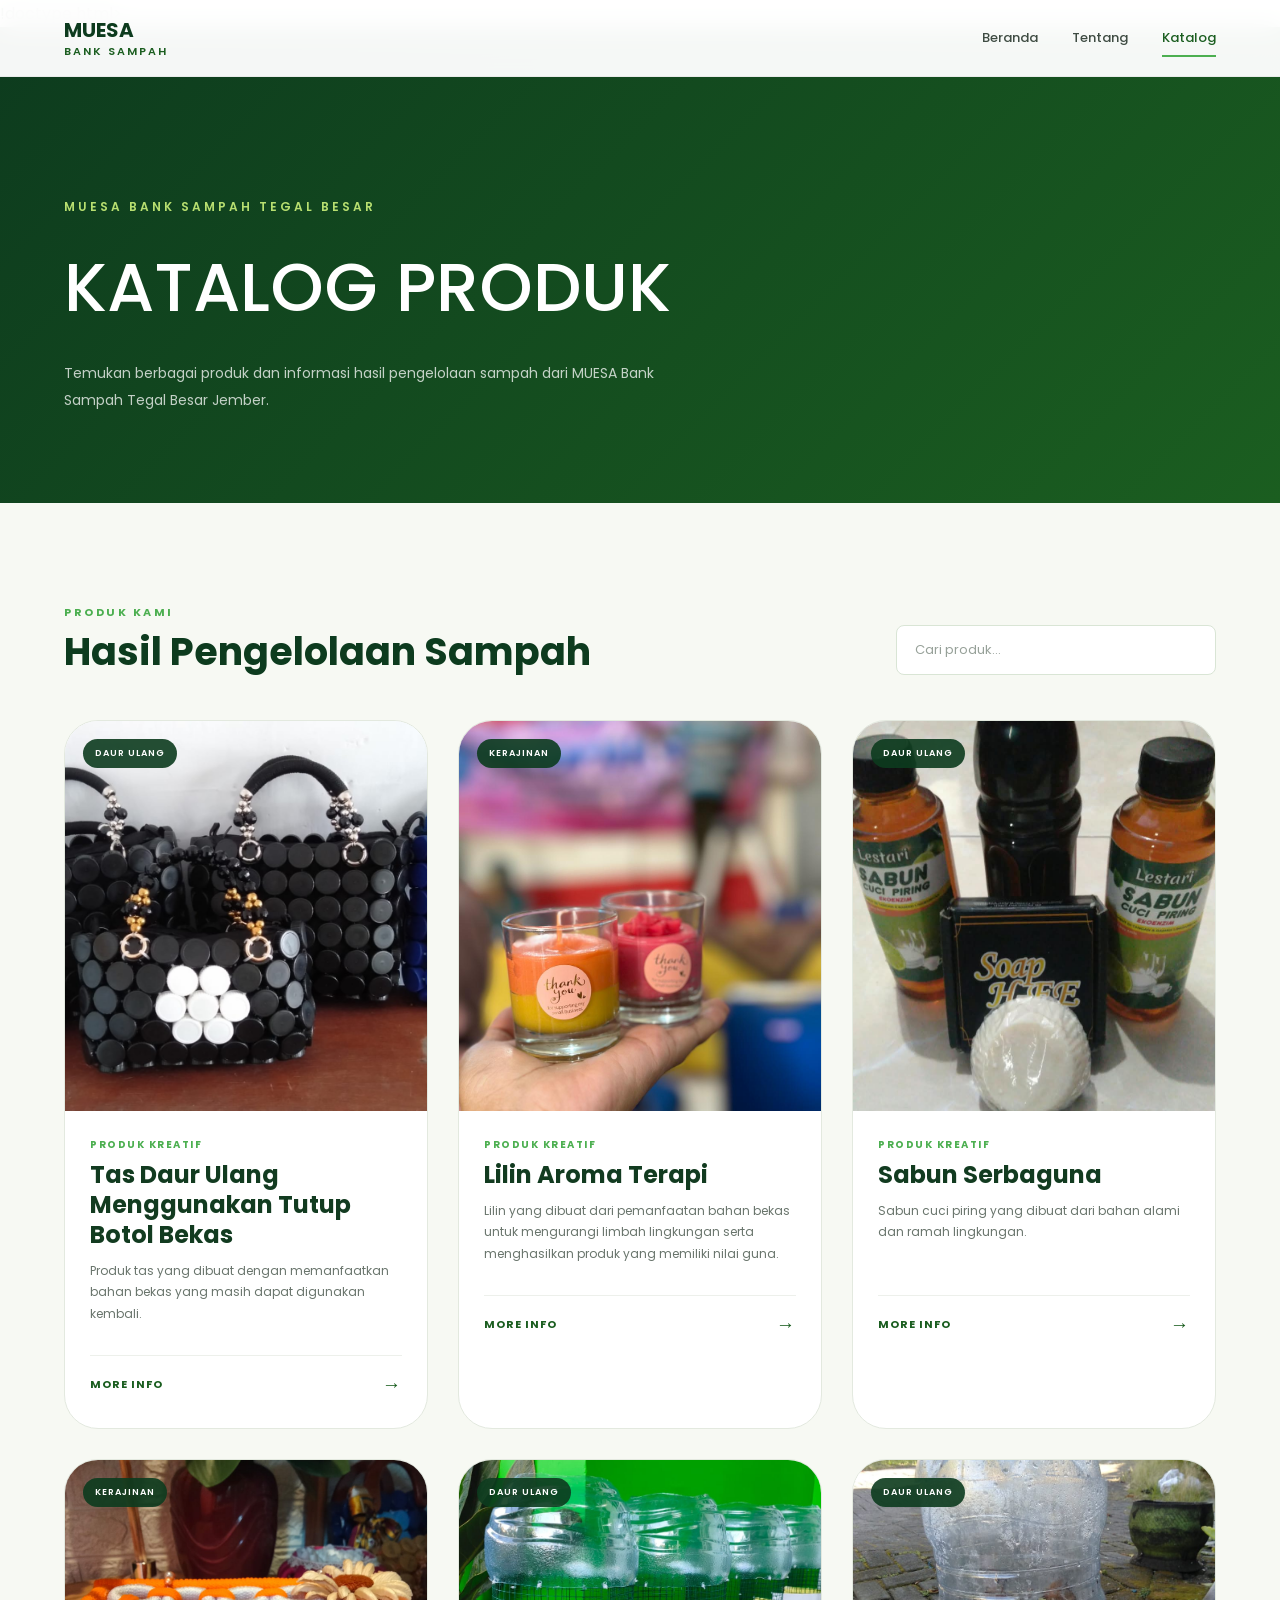
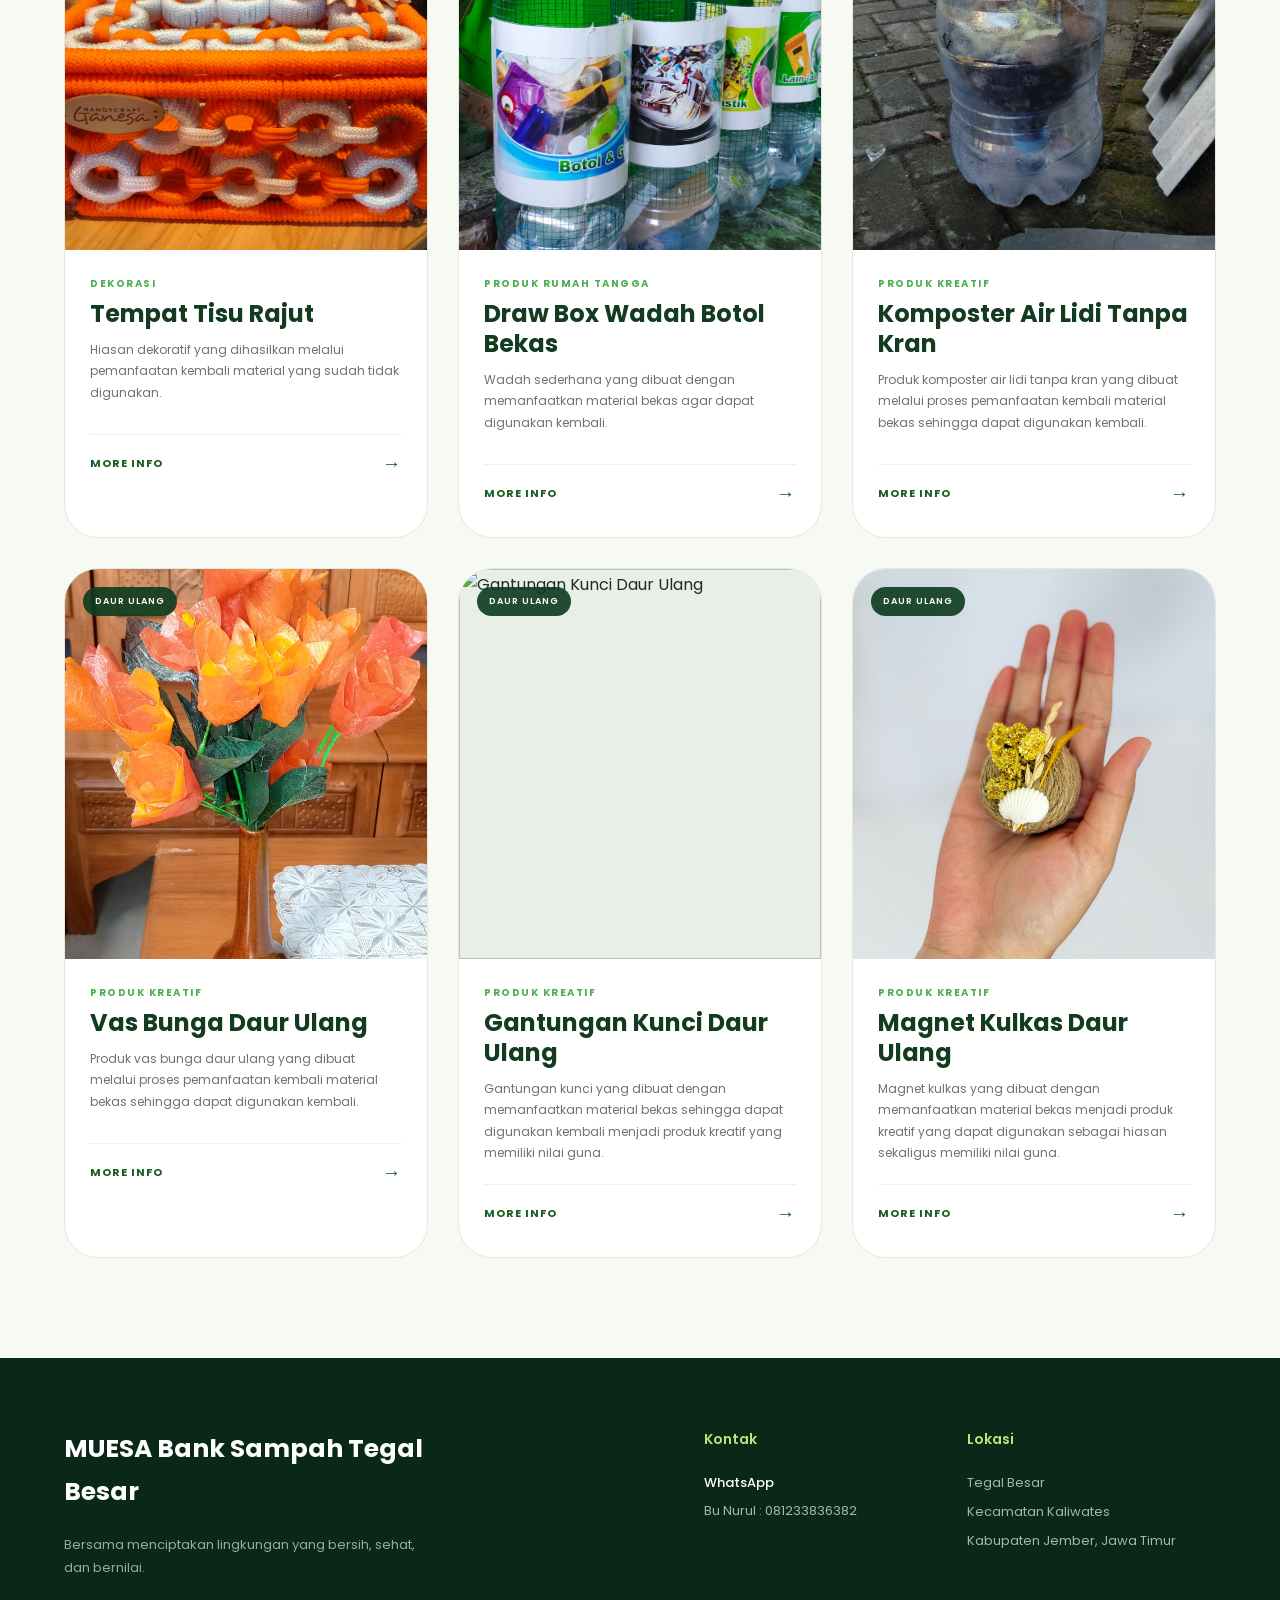
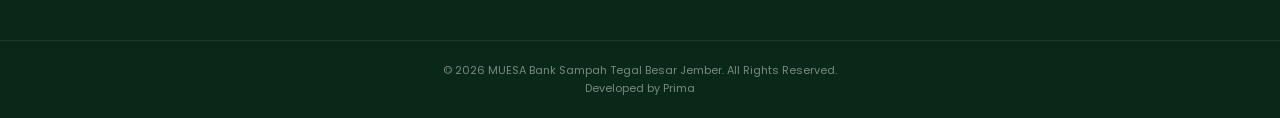
==== commit 2ea1da76: "Update katalog.html" ====
--- a/katalog.html
+++ b/katalog.html
@@ -372,7 +372,7 @@
             >
               <div class="product-image">
                 <img
-                  src="assets/images/produk6.jpg"
+                  src="assets/images/Produk6.jpg"
                   alt="Keranjang Daur Ulang"
                 />
 
@@ -401,7 +401,7 @@
                   onclick="
                     openModal(
                       'Komposter Air Lidi Tanpa Kran',
-                      'assets/images/produk6.jpg',
+                      'assets/images/Produk6.jpg',
                       'Komposter Air Lidi Tanpa Kran merupakan salah satu produk kreatif dari Bank Sampah Tegal Besar yang dibuat melalui pemanfaatan kembali material bekas menjadi barang yang dapat digunakan kembali, memiliki nilai guna, serta membantu mengurangi limbah lingkungan.',
                       'poster.html?id=6',
                       'assets/pdf/produk6.pdf',
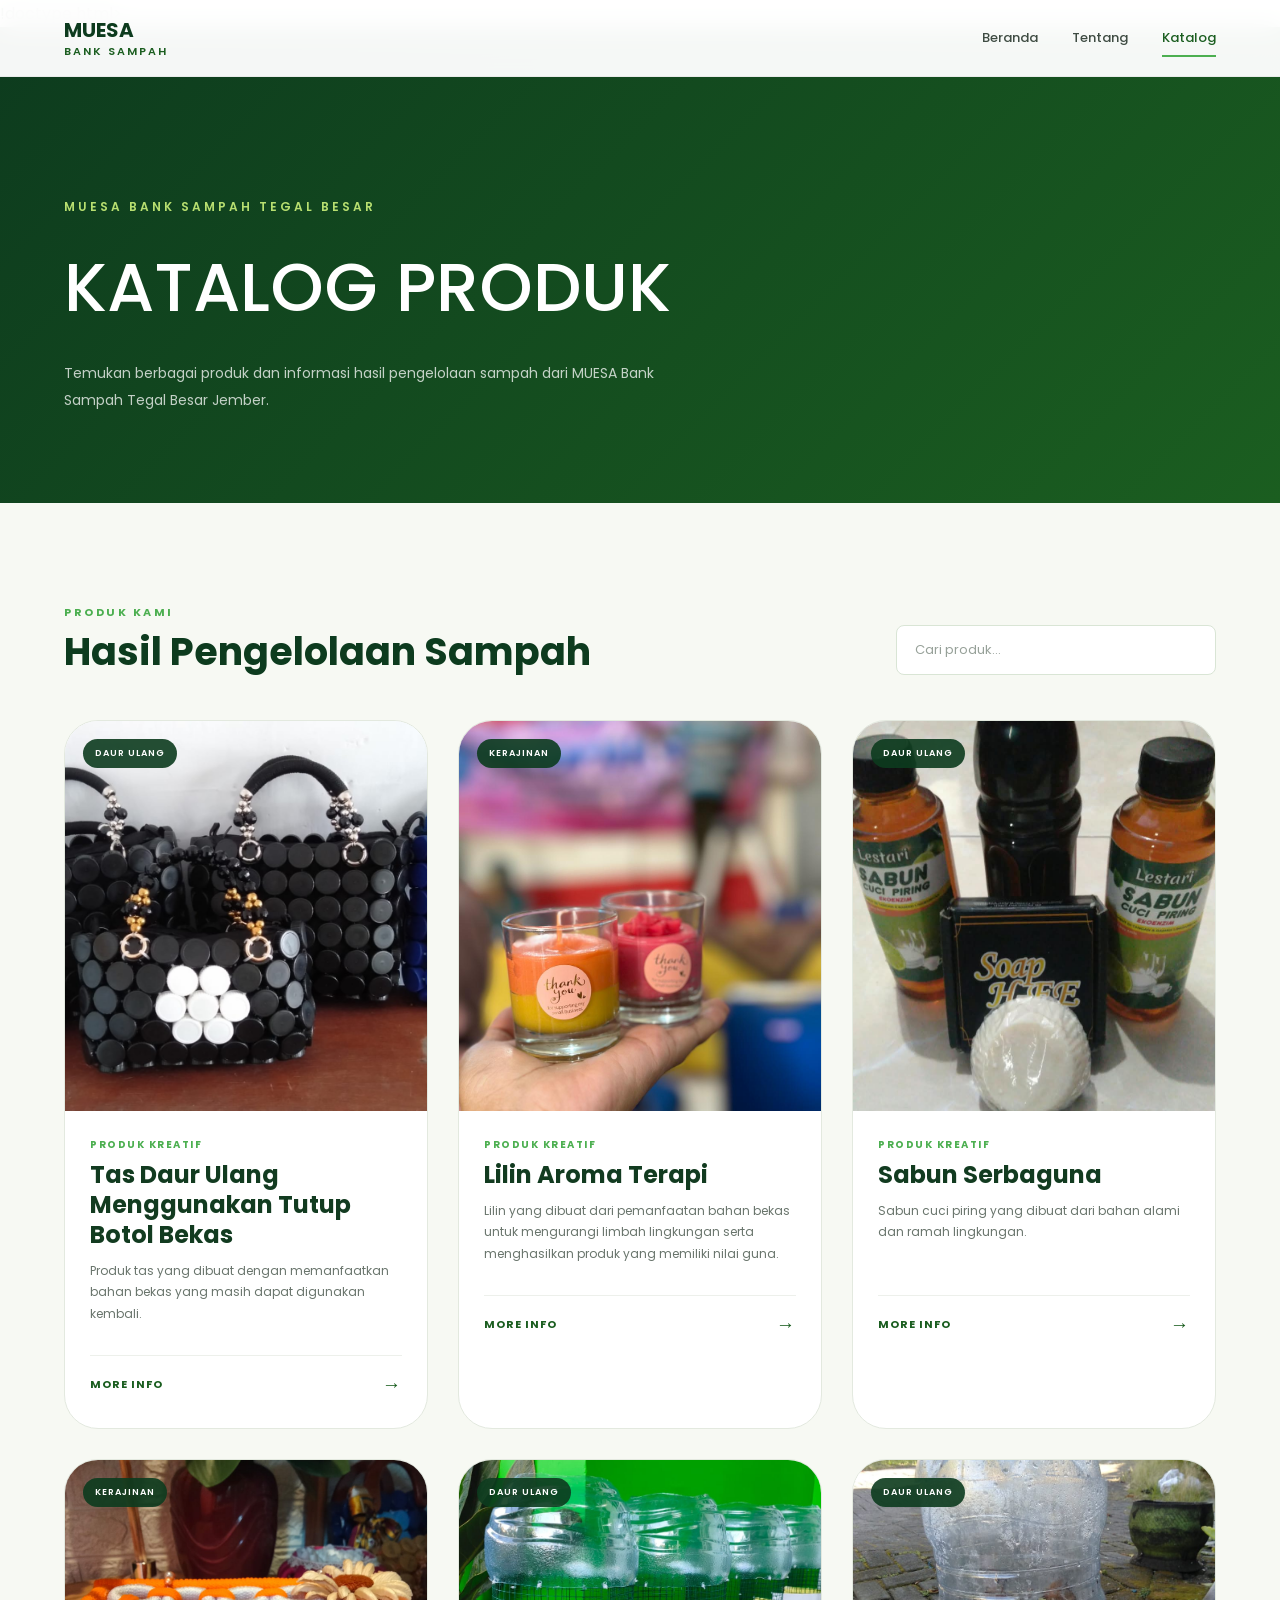
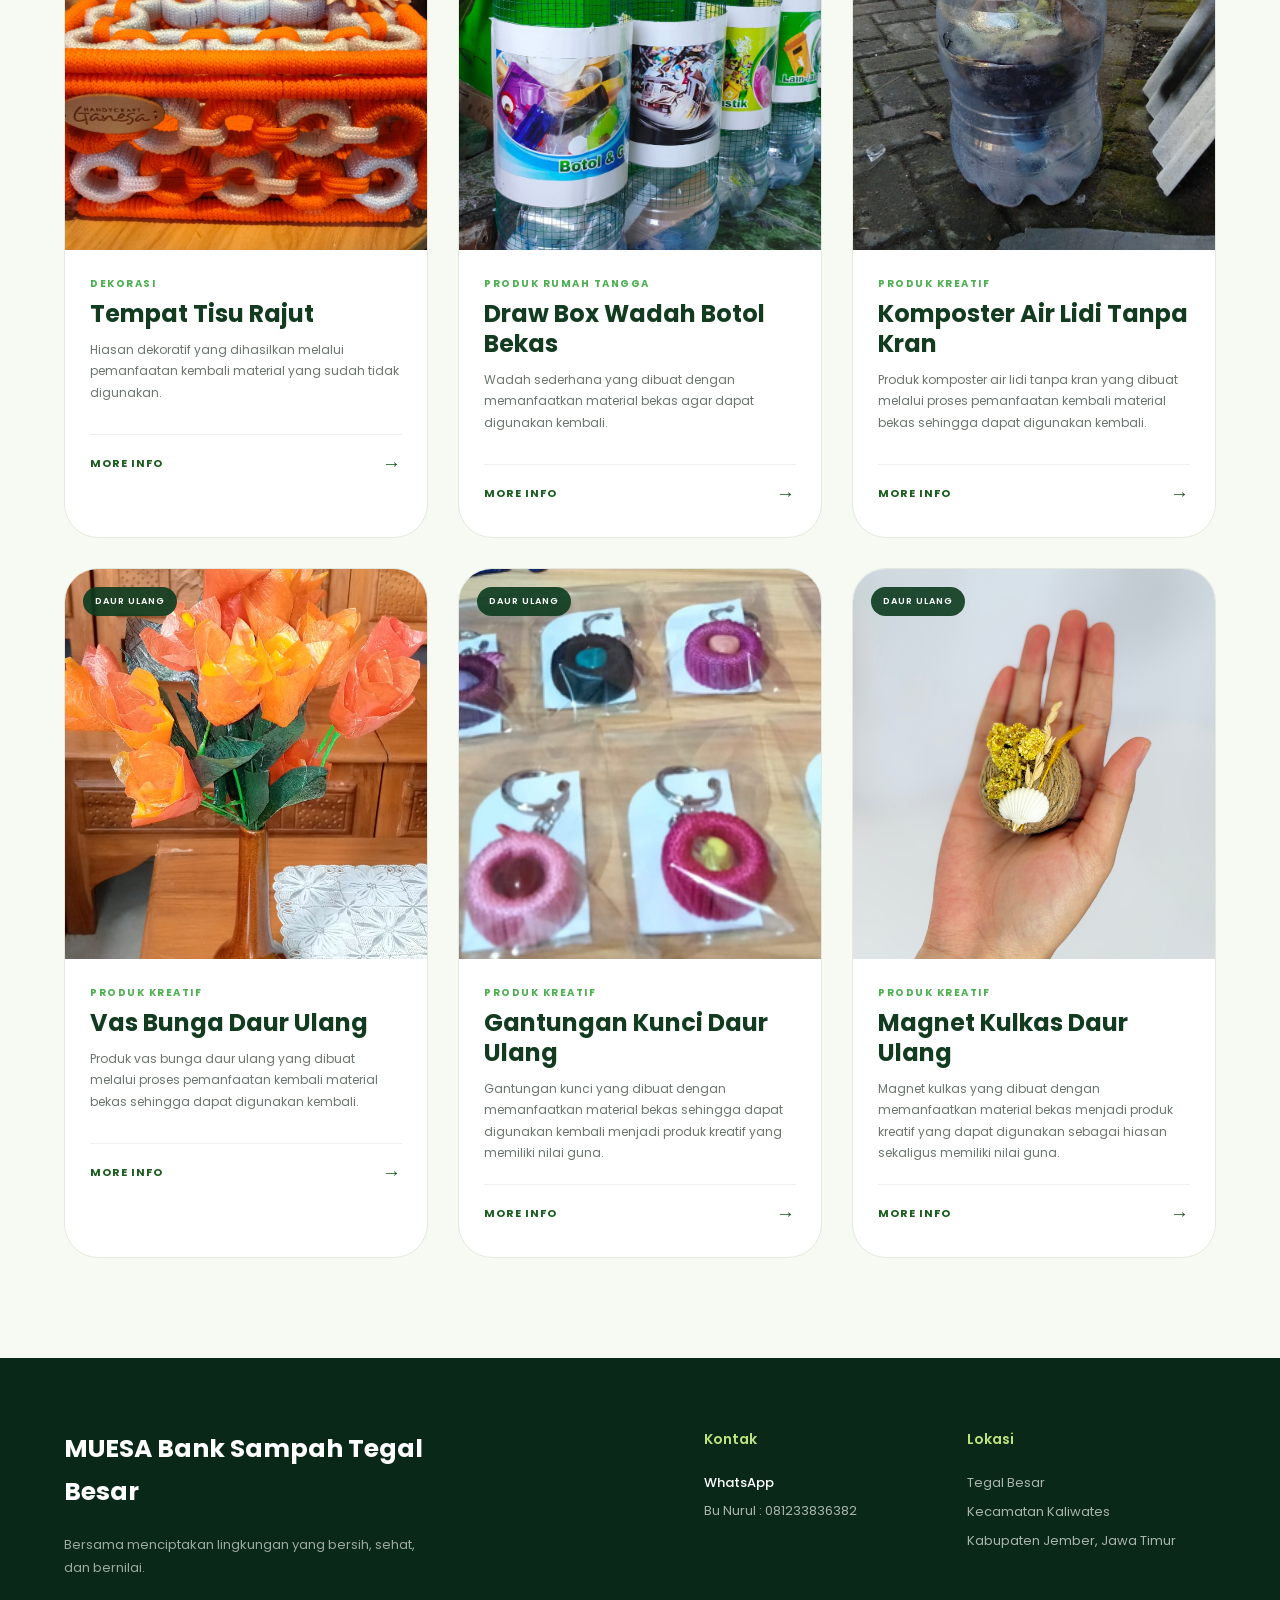
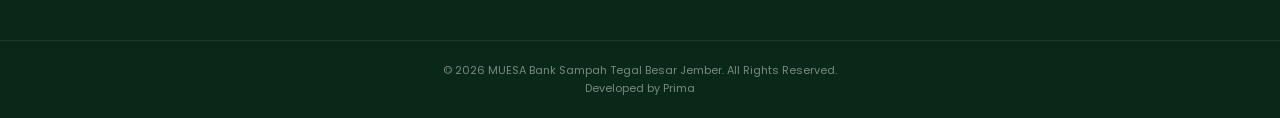
==== commit 17be3722: "Update fmt.Println message from 'Hello' to 'Goodbye'" ====
--- a/katalog.html
+++ b/katalog.html
@@ -471,7 +471,7 @@
               <div class="product-image">
                 <!-- FOTO ASLI -->
                 <img
-                  src="assets/images/Gantungan Kunci.png"
+                  src="assets/images/Gantungan kunci.png"
                   alt="Gantungan Kunci Daur Ulang"
                 />
 
@@ -502,7 +502,7 @@
                   onclick="
                     openModal(
                       'Gantungan Kunci Daur Ulang',
-                      'assets/images/Gantungan Kunci.png',
+                      'assets/images/Gantungan kunci.png',
                       'Gantungan Kunci Daur Ulang merupakan produk kreatif yang dibuat dengan memanfaatkan material bekas dan mengolahnya kembali menjadi barang yang dapat digunakan kembali serta memiliki nilai guna.',
                       'poster.html?id=8',
                       'assets/pdf/produk8.pdf',
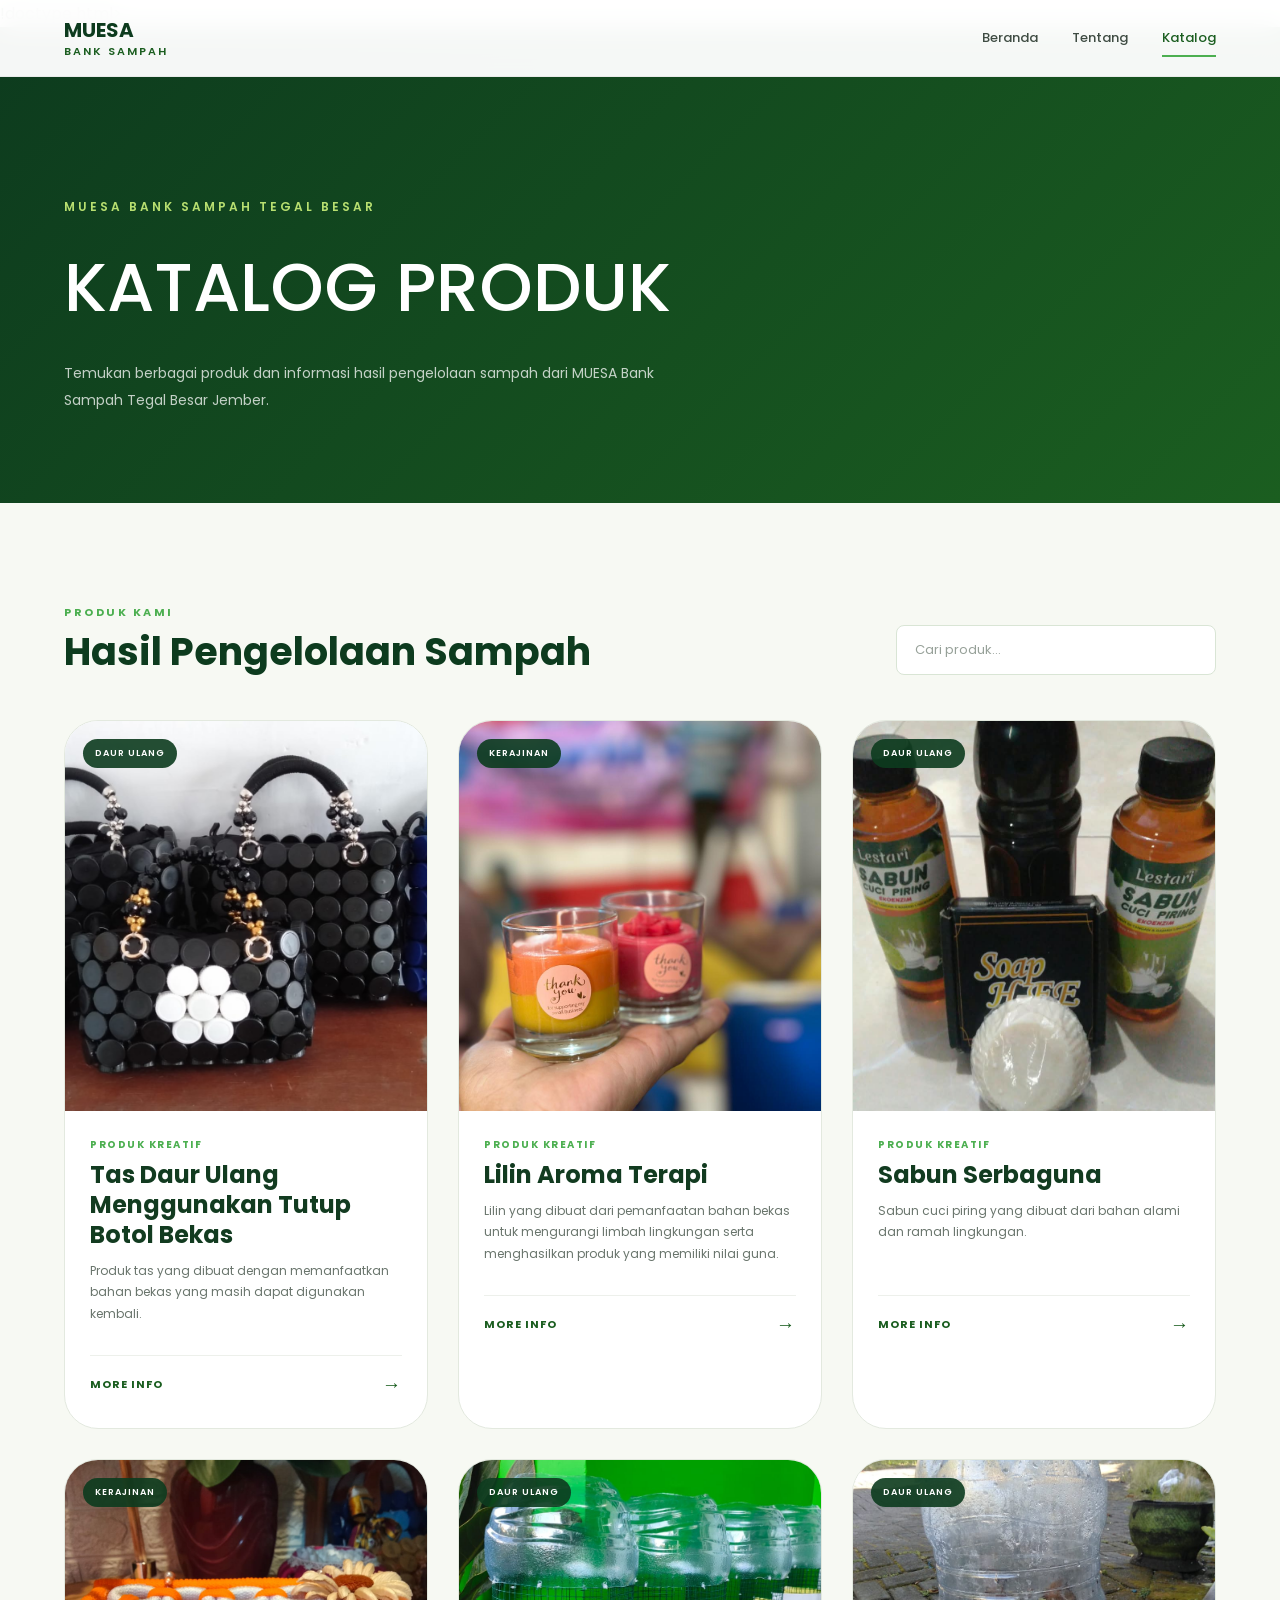
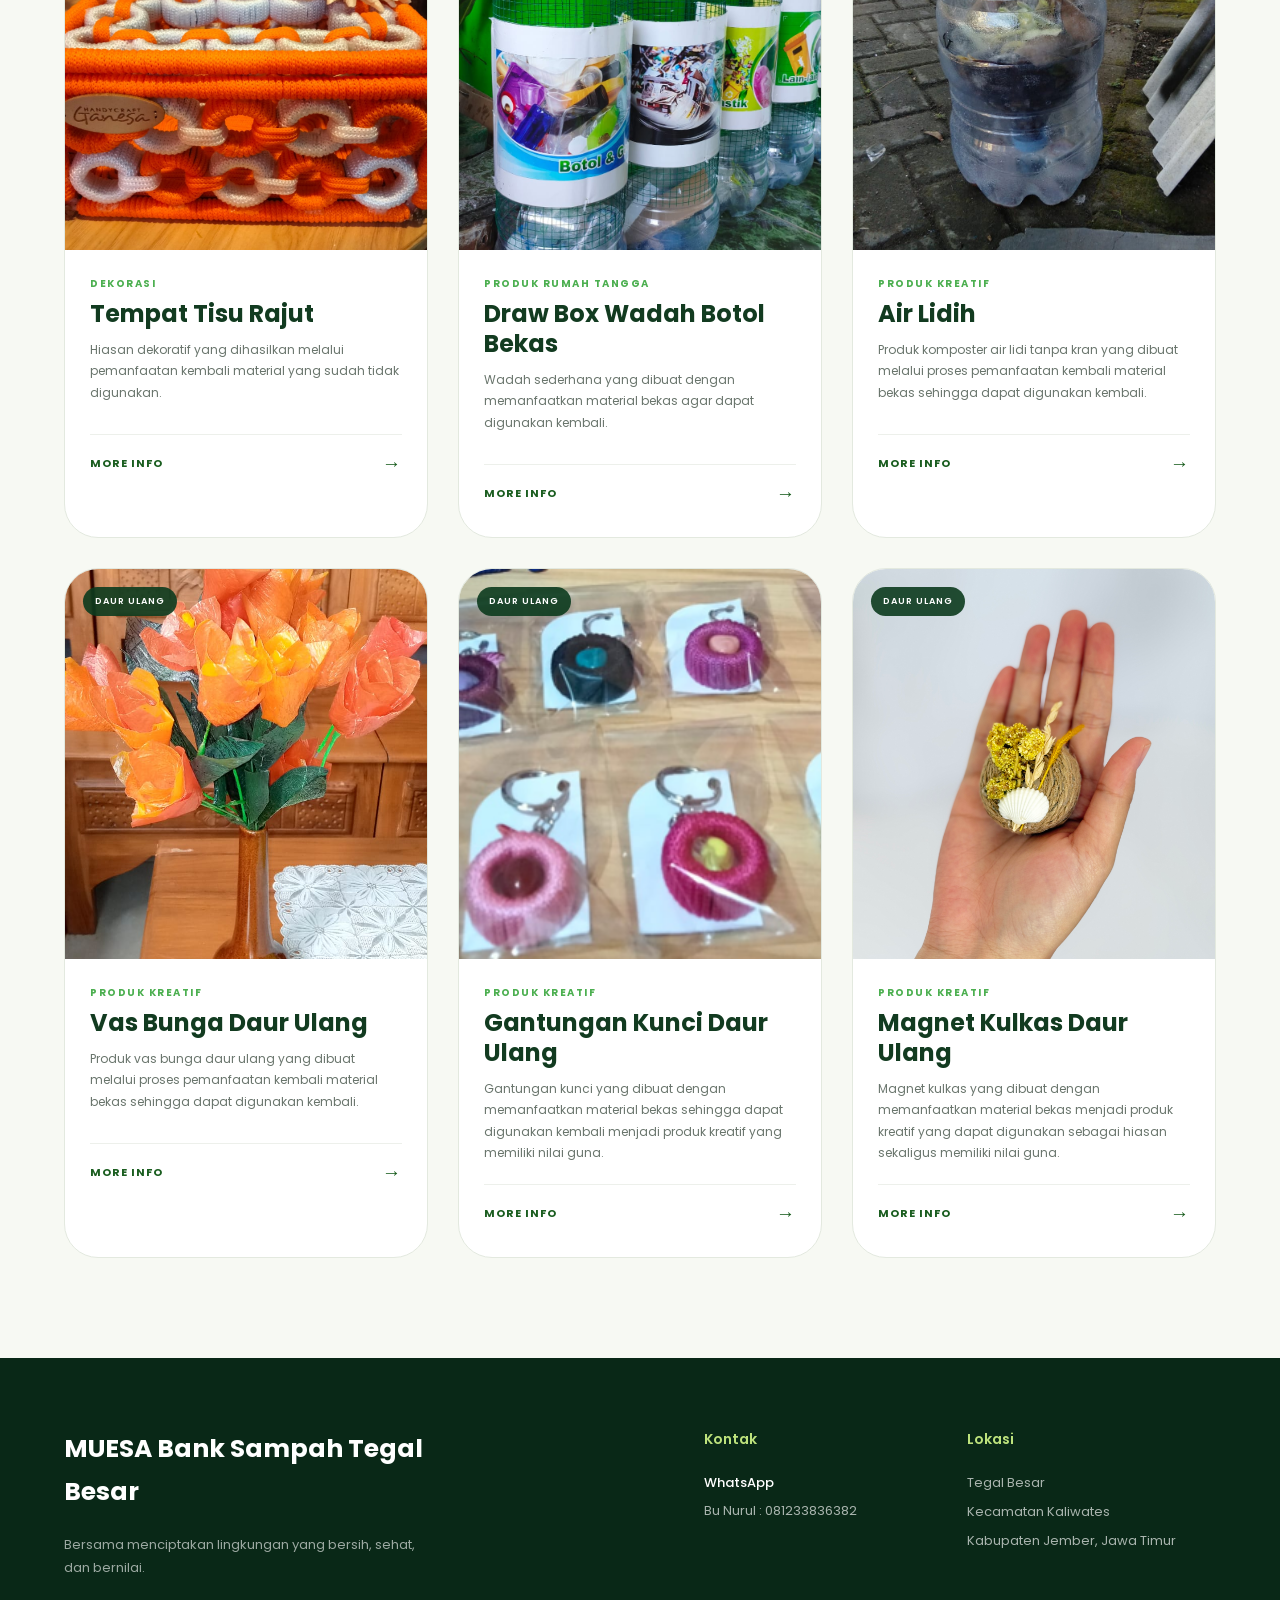
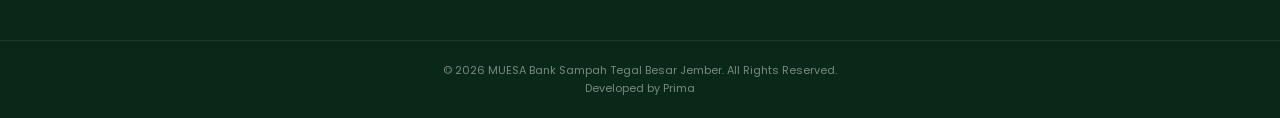
==== commit c094c91d: "Update print statement from 'Hello' to 'Goodbye'" ====
--- a/katalog.html
+++ b/katalog.html
@@ -129,7 +129,7 @@
                 />
 
                 <img
-                  src="assets/poster/poster-produk1.jpg"
+                  src="assets/poster/poster-produk11.jpeg"
                   alt="Poster Tas Daur Ulang"
                   class="product-image-hover"
                 />
@@ -378,7 +378,7 @@
 
                 <img
                   src="assets/poster/poster-produk6.jpg"
-                  alt="Poster Komposter Air Lidi Tanpa Kran"
+                  alt="Poster Air Lidih"
                   class="product-image-hover"
                 />
                 <span class="product-badge"> Daur Ulang </span>
@@ -387,7 +387,7 @@
               <div class="product-content">
                 <p class="product-category">Produk Kreatif</p>
 
-                <h3>Komposter Air Lidi Tanpa Kran</h3>
+                <h3>Air Lidih</h3>
 
                 <p class="product-description">
                   Produk komposter air lidi tanpa kran yang dibuat melalui
@@ -400,9 +400,9 @@
                   class="more-info"
                   onclick="
                     openModal(
-                      'Komposter Air Lidi Tanpa Kran',
+                      'Air Lindih',
                       'assets/images/Produk6.jpg',
-                      'Komposter Air Lidi Tanpa Kran merupakan salah satu produk kreatif dari Bank Sampah Tegal Besar yang dibuat melalui pemanfaatan kembali material bekas menjadi barang yang dapat digunakan kembali, memiliki nilai guna, serta membantu mengurangi limbah lingkungan.',
+                      'Komposter Air Lidih Tanpa Kran merupakan salah satu produk kreatif dari Bank Sampah Tegal Besar yang dibuat melalui pemanfaatan kembali material bekas menjadi barang yang dapat digunakan kembali, memiliki nilai guna, serta membantu mengurangi limbah lingkungan.',
                       'poster.html?id=6',
                       'assets/pdf/produk6.pdf',
                     )
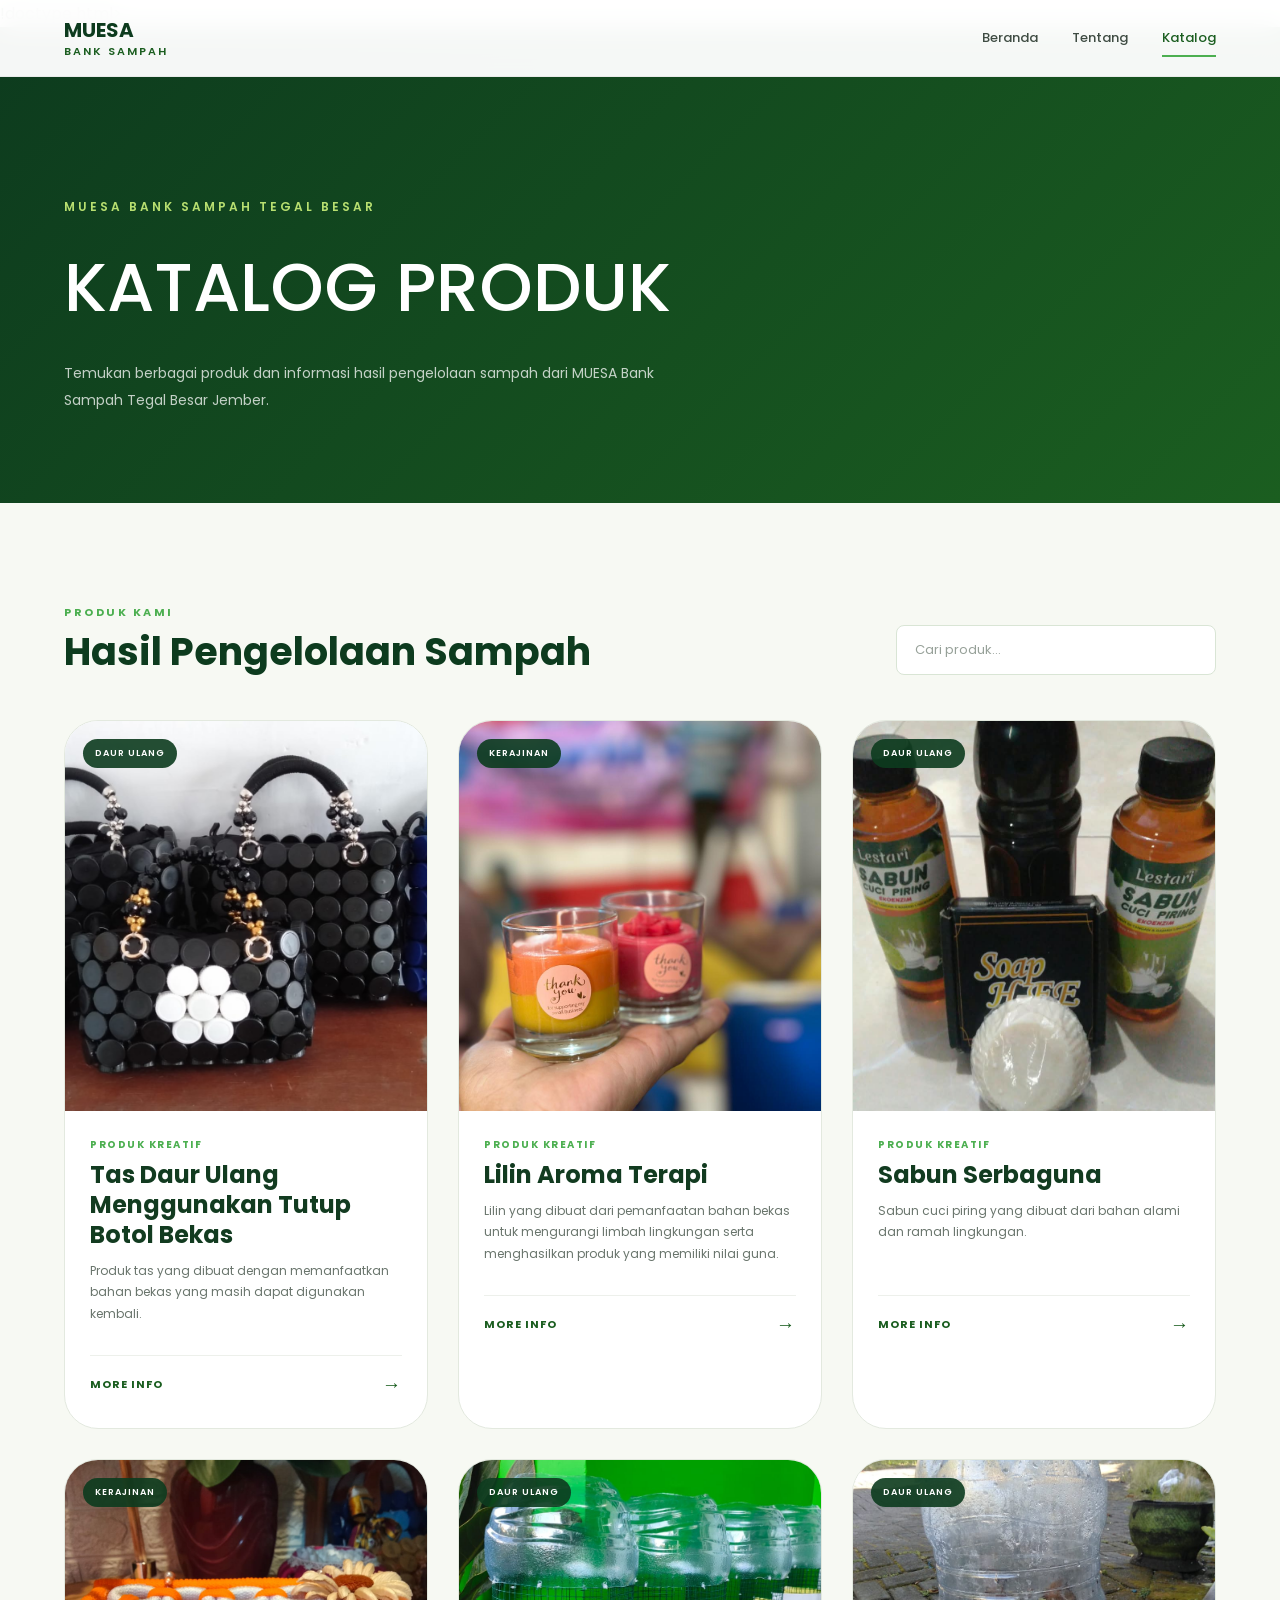
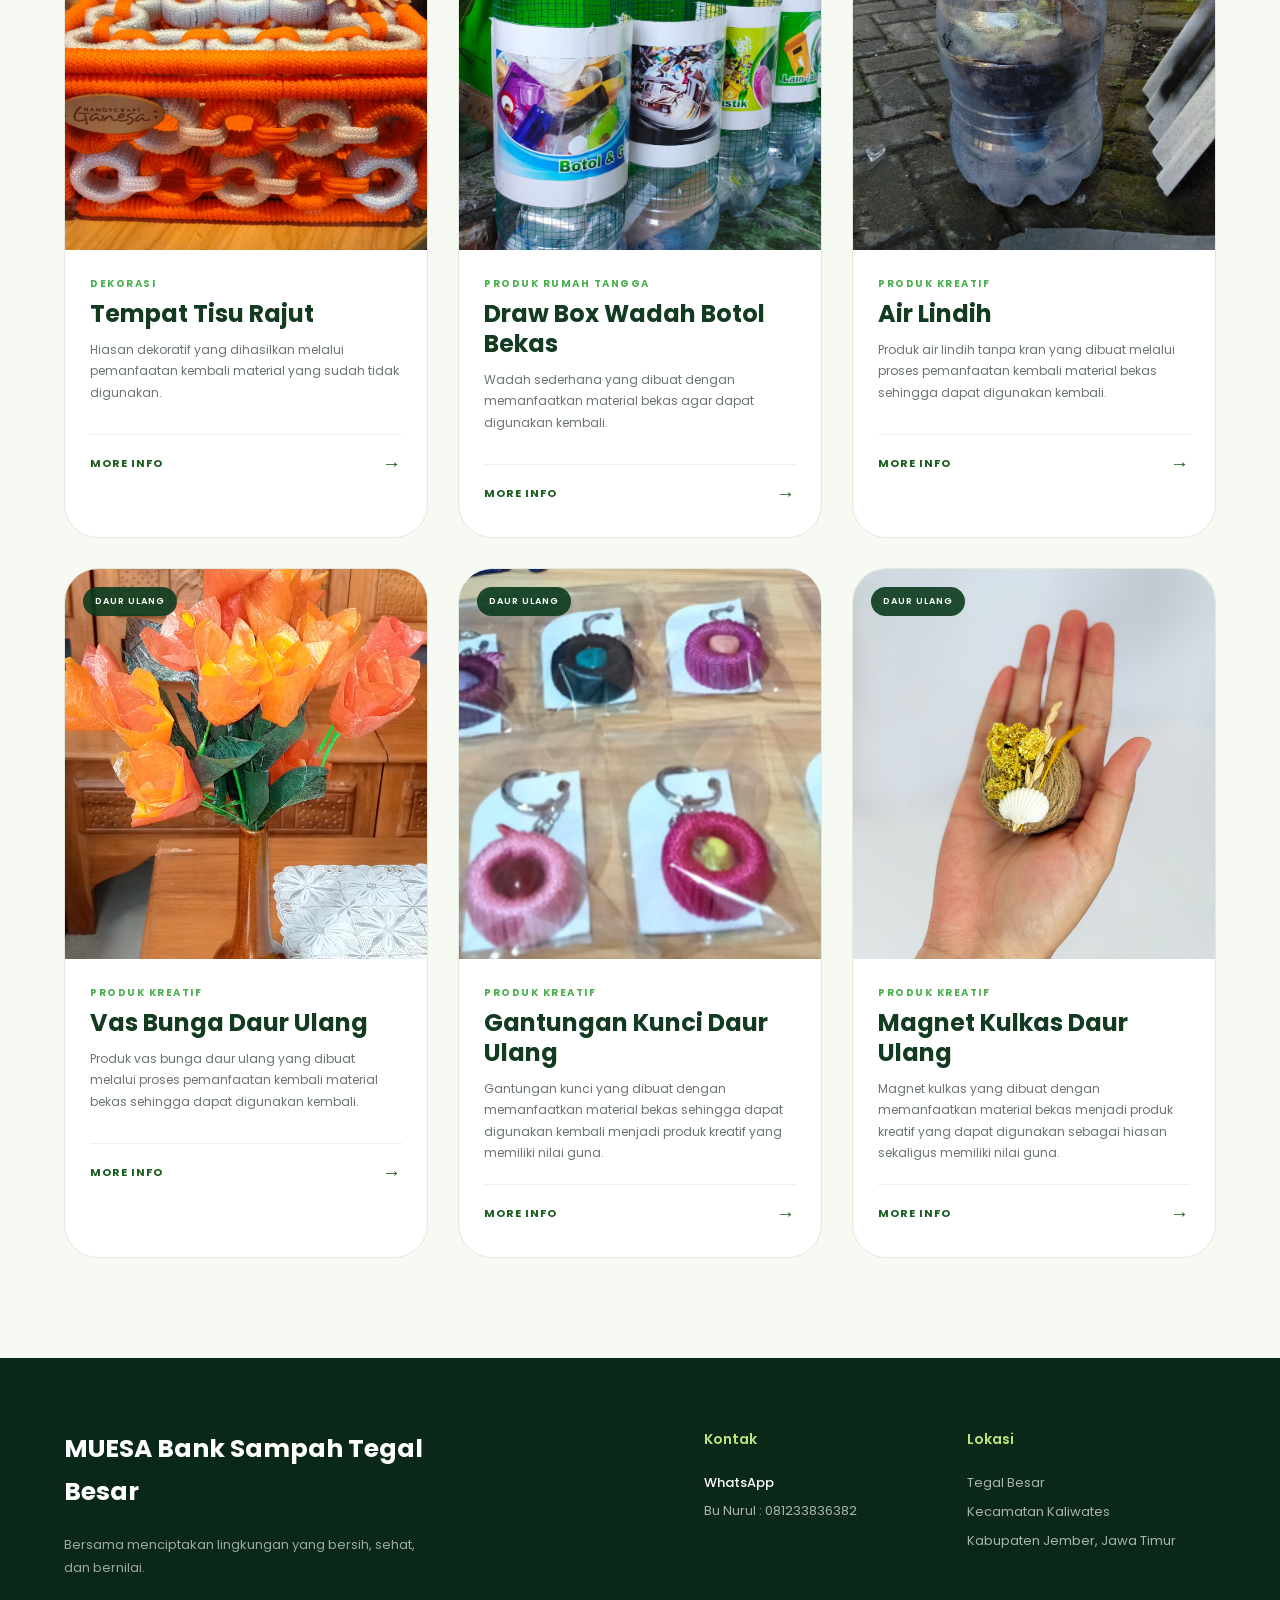
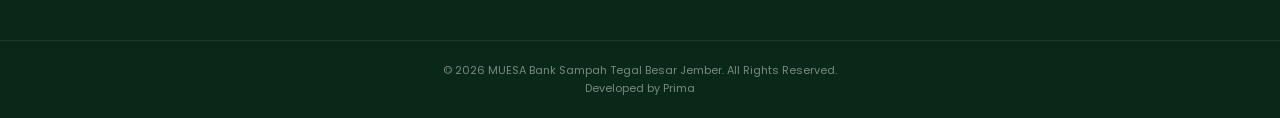
==== commit 1cfc6a7a: "Update print statement from 'Hello' to 'Goodbye'" ====
--- a/katalog.html
+++ b/katalog.html
@@ -368,17 +368,17 @@
 
             <article
               class="product-card"
-              data-name="komposter air lidi tanpa kran"
+              data-name="air lindih"
             >
               <div class="product-image">
                 <img
                   src="assets/images/Produk6.jpg"
-                  alt="Keranjang Daur Ulang"
+                  alt="Air Lindih"
                 />
 
                 <img
                   src="assets/poster/poster-produk6.jpg"
-                  alt="Poster Air Lidih"
+                  alt="Poster Air Lindih"
                   class="product-image-hover"
                 />
                 <span class="product-badge"> Daur Ulang </span>
@@ -387,10 +387,10 @@
               <div class="product-content">
                 <p class="product-category">Produk Kreatif</p>
 
-                <h3>Air Lidih</h3>
-
-                <p class="product-description">
-                  Produk komposter air lidi tanpa kran yang dibuat melalui
+                <h3>Air Lindih</h3>
+
+                <p class="product-description">
+                  Produk air lindih tanpa kran yang dibuat melalui
                   proses pemanfaatan kembali material bekas sehingga dapat
                   digunakan kembali.
                 </p>
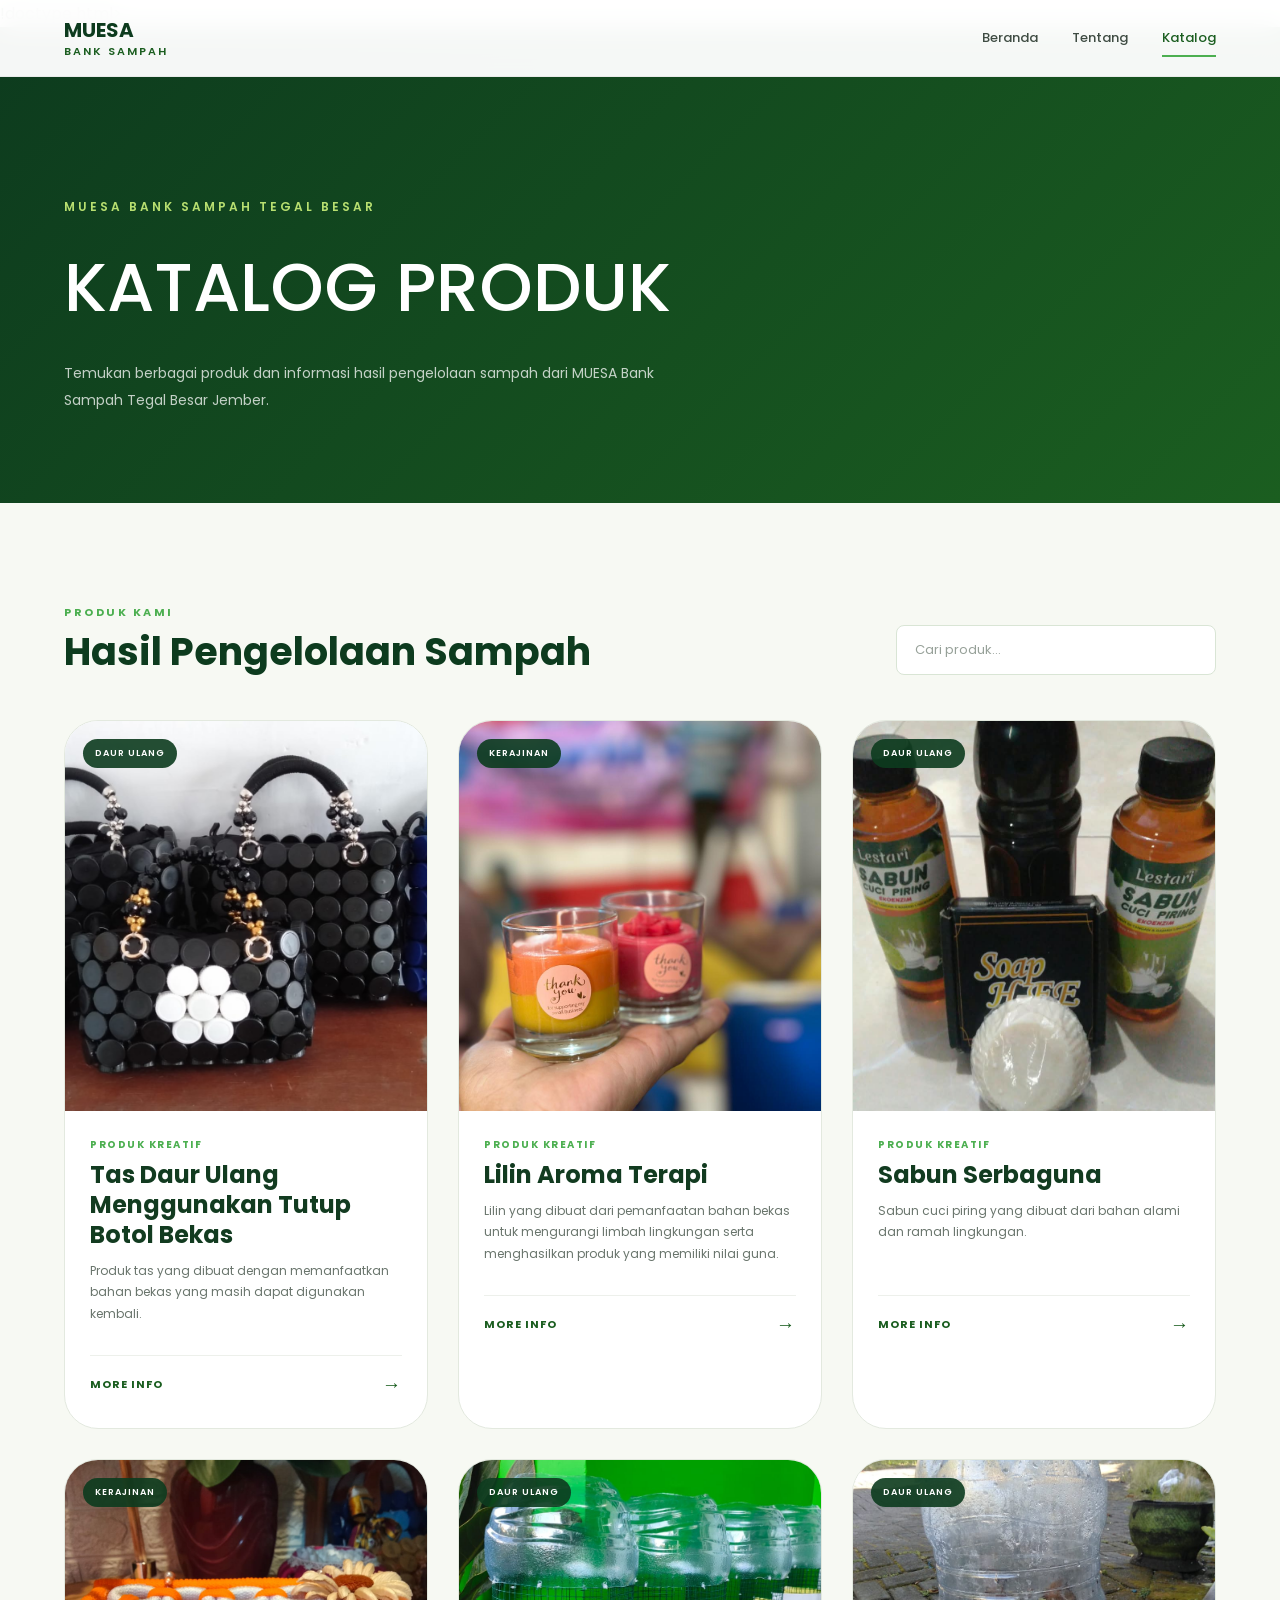
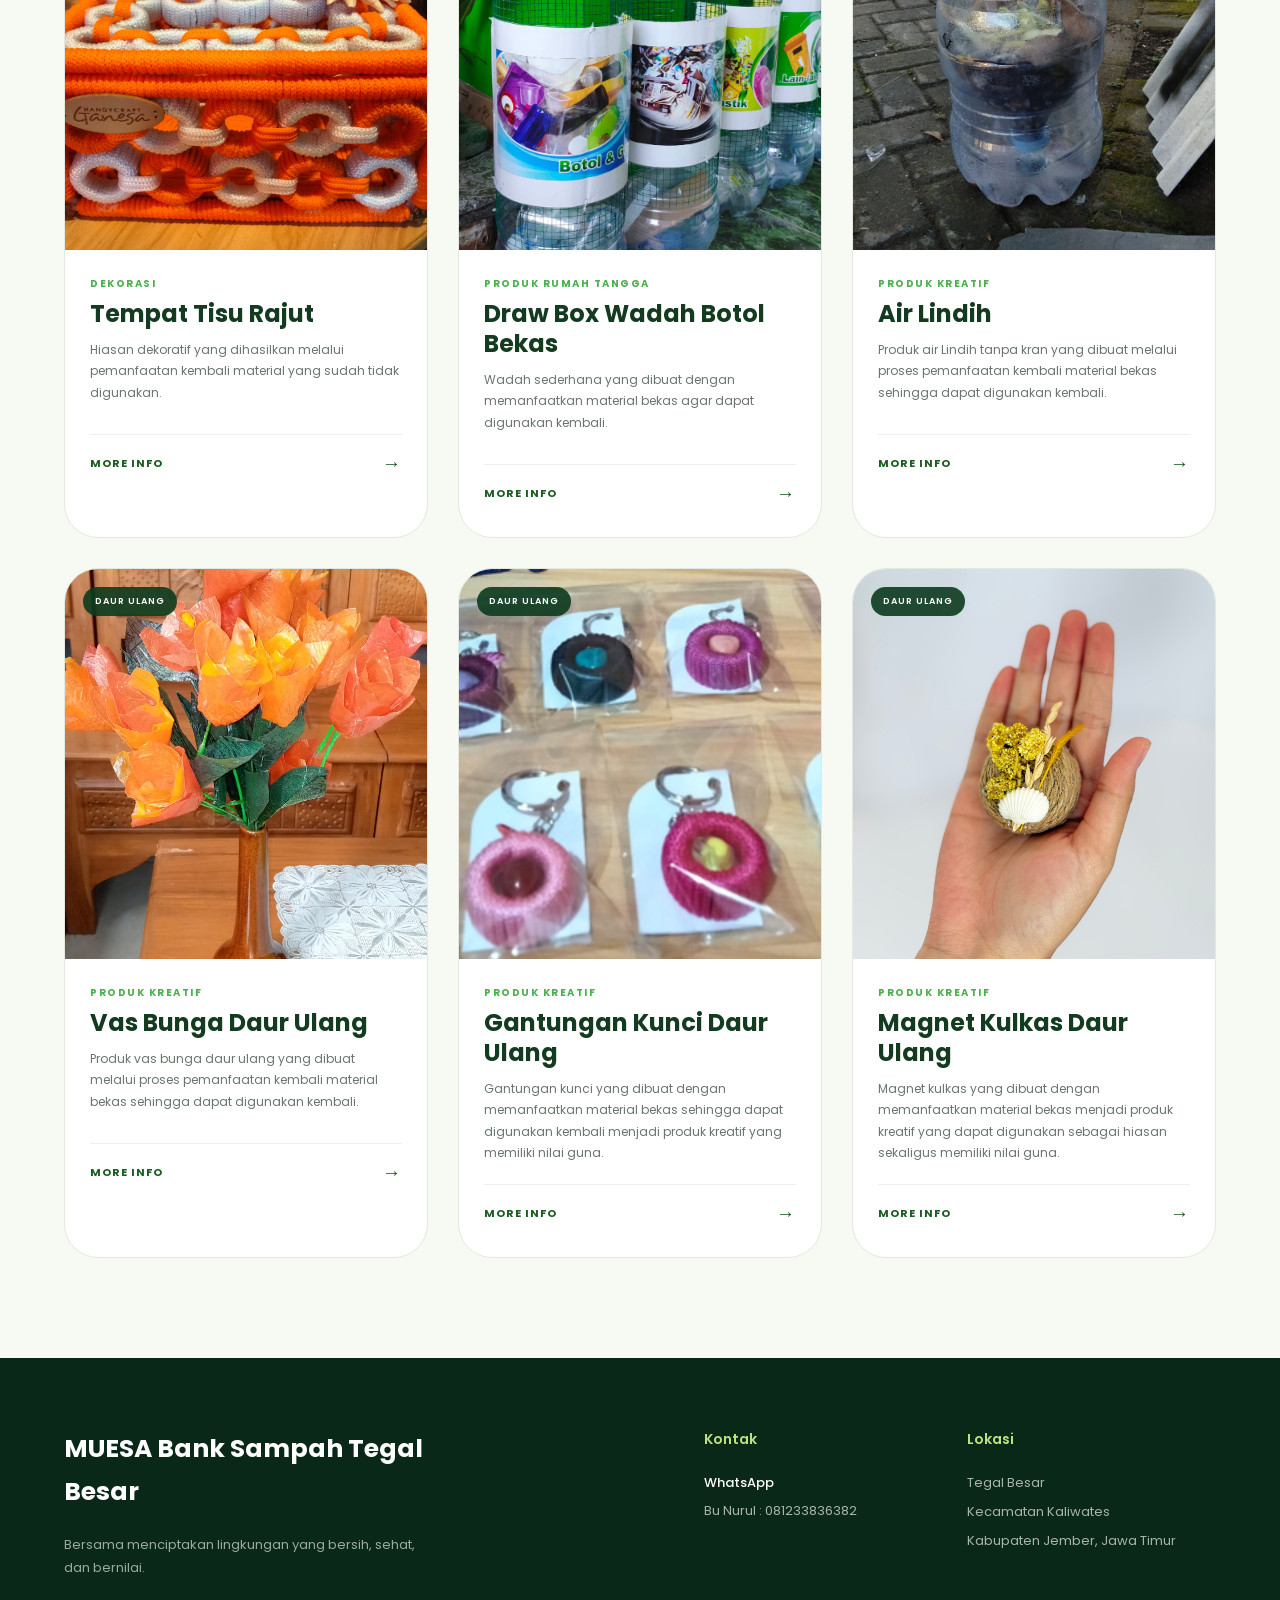
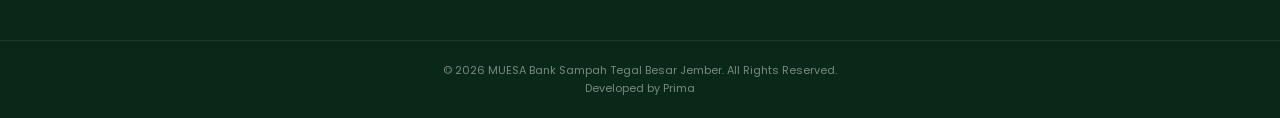
==== commit 39c0c91f: "Update print statement from 'Hello' to 'Goodbye'" ====
--- a/katalog.html
+++ b/katalog.html
@@ -368,7 +368,7 @@
 
             <article
               class="product-card"
-              data-name="air lindih"
+              data-name="air Lindih"
             >
               <div class="product-image">
                 <img
@@ -390,7 +390,7 @@
                 <h3>Air Lindih</h3>
 
                 <p class="product-description">
-                  Produk air lindih tanpa kran yang dibuat melalui
+                  Produk air Lindih tanpa kran yang dibuat melalui
                   proses pemanfaatan kembali material bekas sehingga dapat
                   digunakan kembali.
                 </p>
@@ -402,7 +402,7 @@
                     openModal(
                       'Air Lindih',
                       'assets/images/Produk6.jpg',
-                      'Komposter Air Lidih Tanpa Kran merupakan salah satu produk kreatif dari Bank Sampah Tegal Besar yang dibuat melalui pemanfaatan kembali material bekas menjadi barang yang dapat digunakan kembali, memiliki nilai guna, serta membantu mengurangi limbah lingkungan.',
+                      'Komposter Air Lindih Tanpa Kran merupakan salah satu produk kreatif dari Bank Sampah Tegal Besar yang dibuat melalui pemanfaatan kembali material bekas menjadi barang yang dapat digunakan kembali, memiliki nilai guna, serta membantu mengurangi limbah lingkungan.',
                       'poster.html?id=6',
                       'assets/pdf/produk6.pdf',
                     )
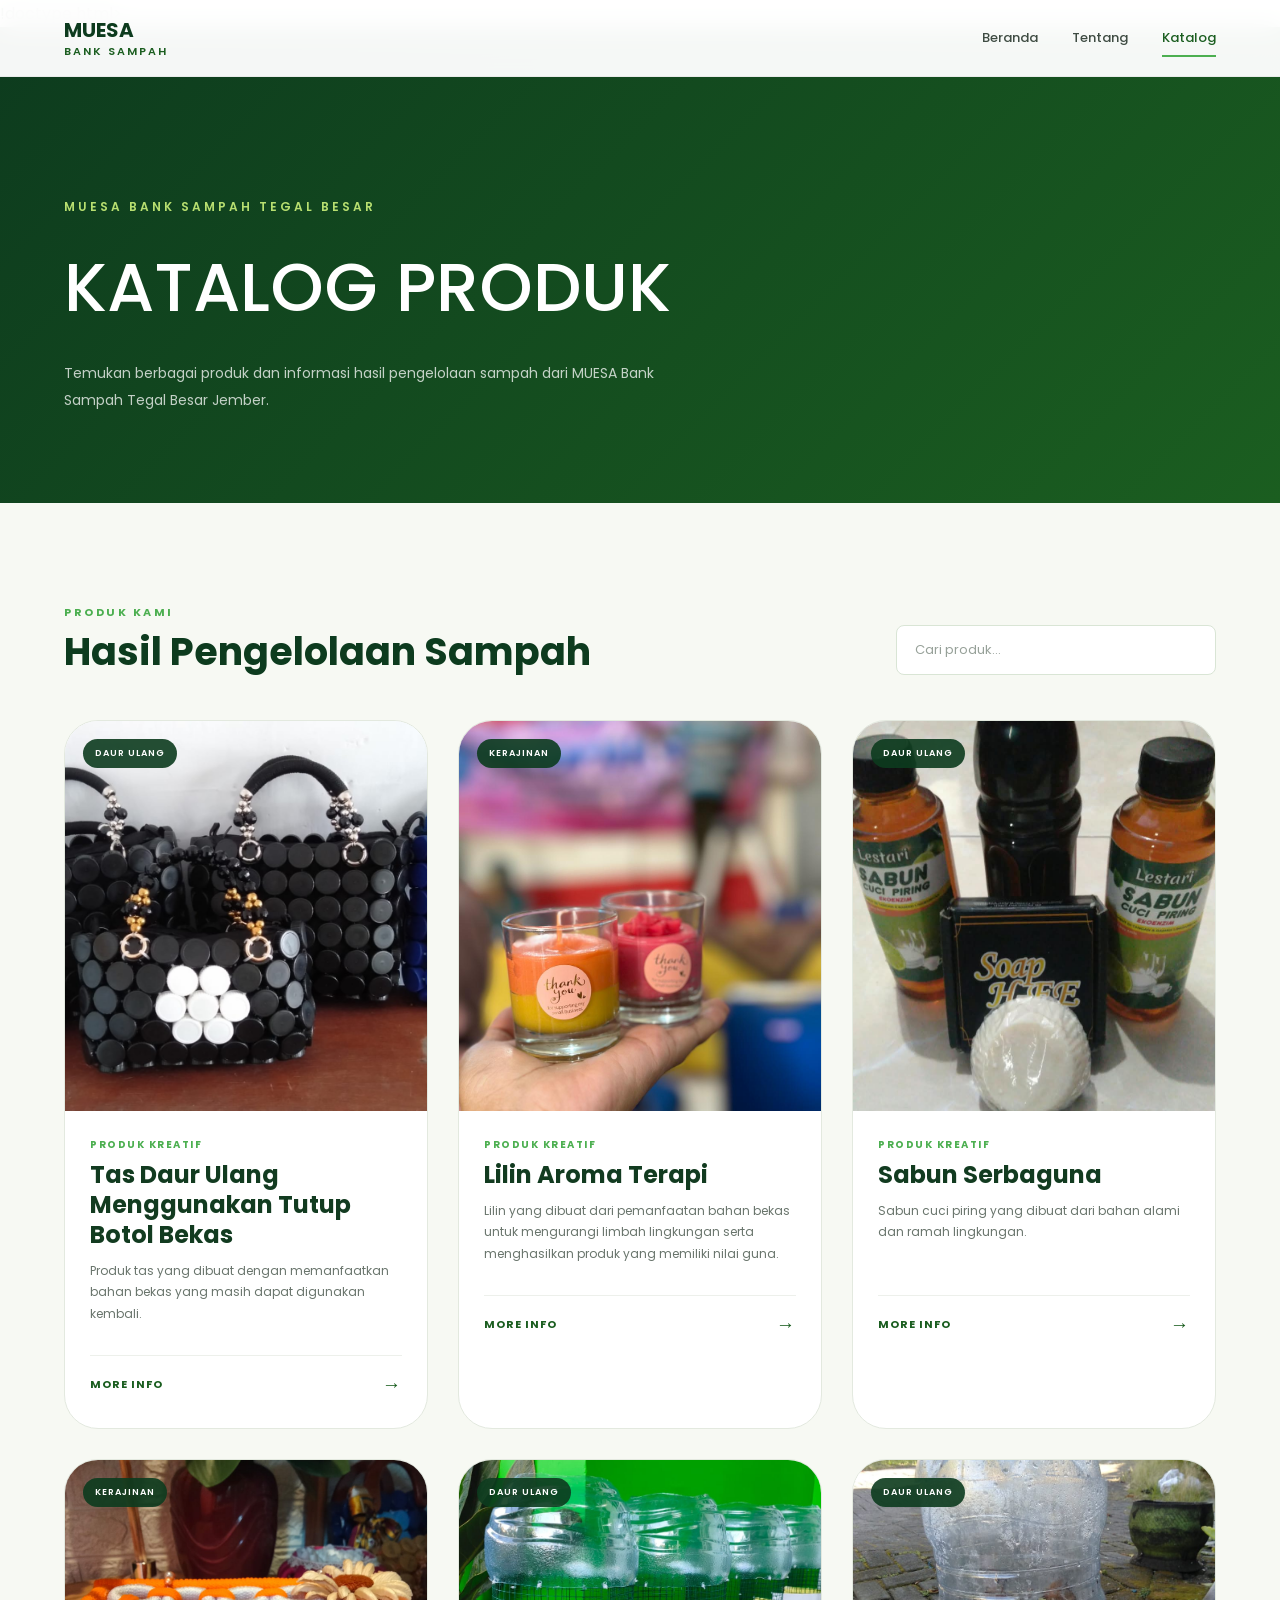
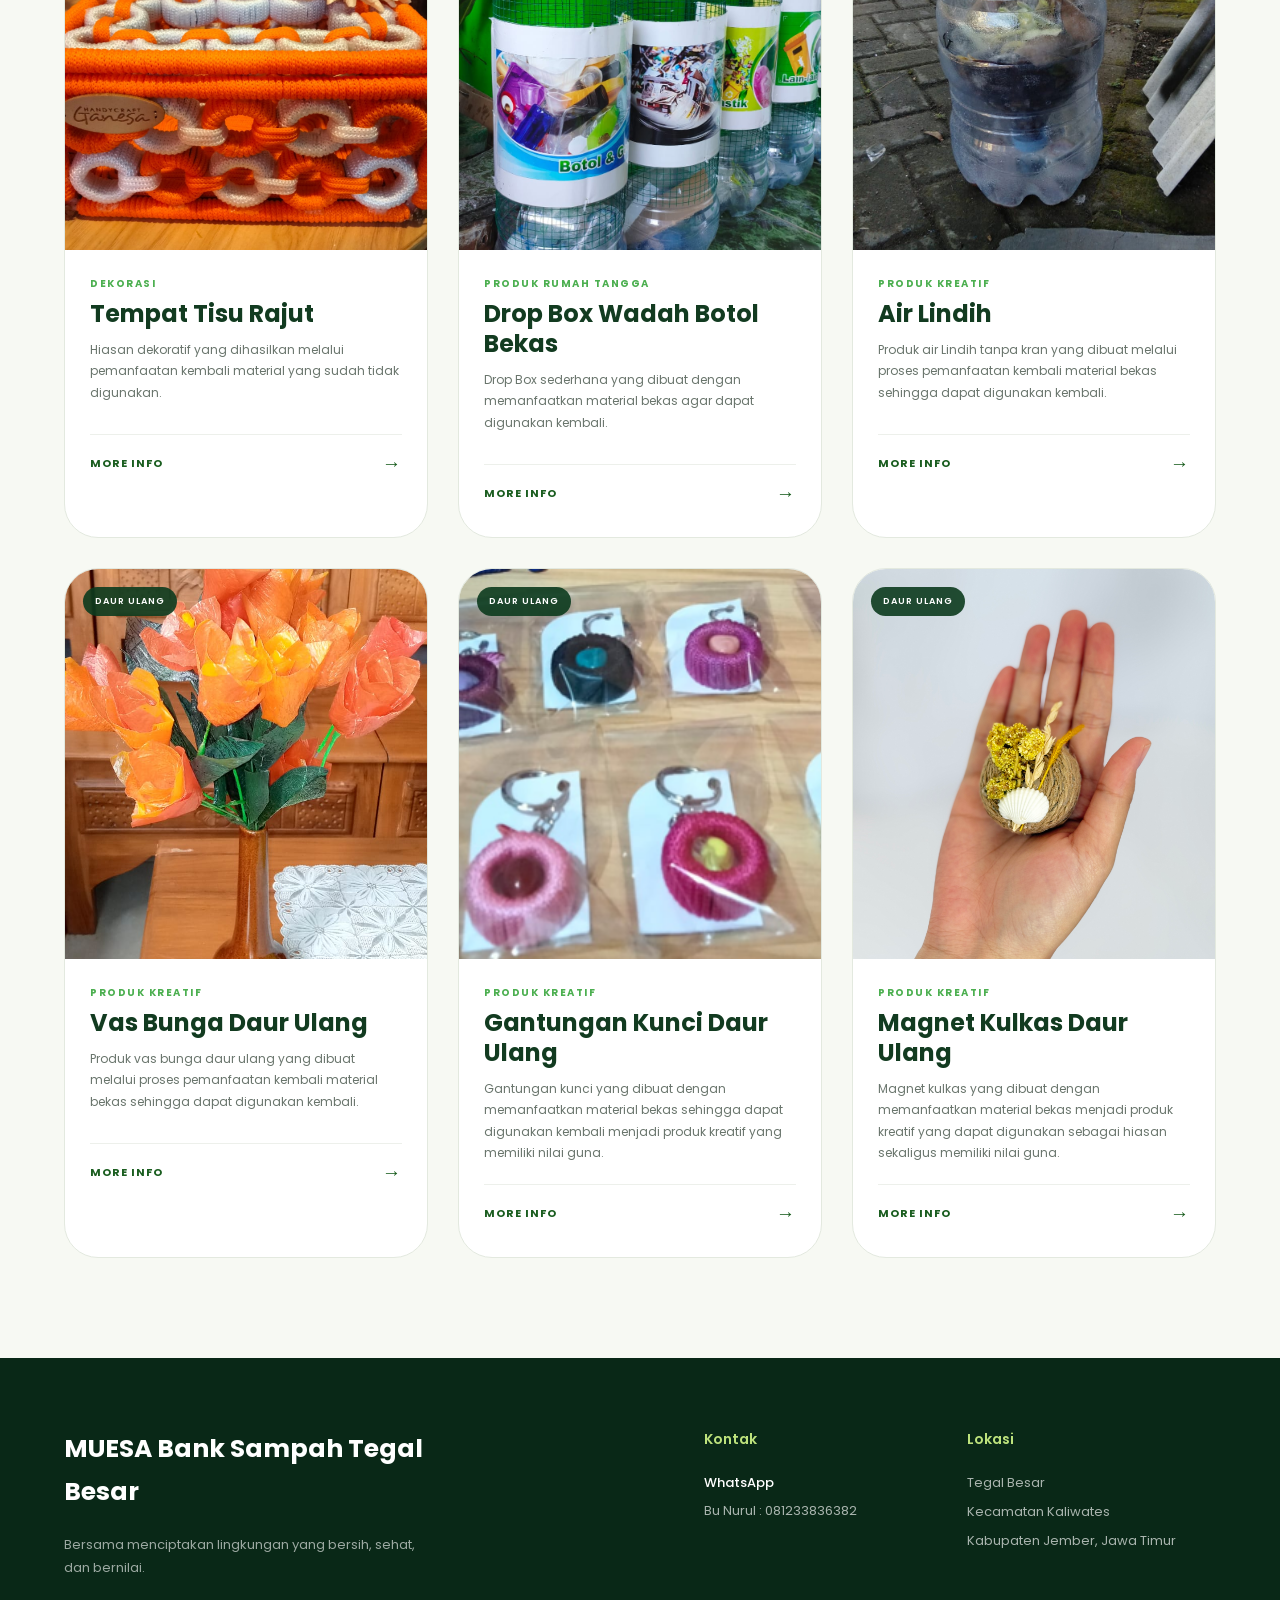
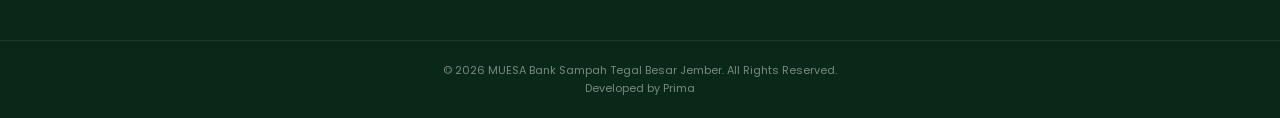
==== commit 52628911: "Update print statement from 'Hello' to 'Goodbye' Perbaiki deskripsi" ====
--- a/katalog.html
+++ b/katalog.html
@@ -325,9 +325,9 @@
                 PRODUK 5 - WADAH SERBAGUNA
             ================================ -->
 
-            <article class="product-card" data-name="wadah Botol Bekas">
-              <div class="product-image">
-                <img src="assets/images/Produk5.jpg" alt="Wadah Botol bekas" />
+            <article class="product-card" data-name="Drop Box">
+              <div class="product-image">
+                <img src="assets/images/Produk5.jpg" alt="Drop Box" />
 
                 <span class="product-badge"> Daur Ulang </span>
               </div>
@@ -335,10 +335,10 @@
               <div class="product-content">
                 <p class="product-category">Produk Rumah Tangga</p>
 
-                <h3>Draw Box Wadah Botol Bekas</h3>
-
-                <p class="product-description">
-                  Wadah sederhana yang dibuat dengan memanfaatkan material bekas
+                <h3>Drop Box Wadah Botol Bekas</h3>
+
+                <p class="product-description">
+                  Drop Box sederhana yang dibuat dengan memanfaatkan material bekas
                   agar dapat digunakan kembali.
                 </p>
 
@@ -347,9 +347,9 @@
                   class="more-info"
                   onclick="
                     openModal(
-                      'Wadah Botol Bekas',
+                      'Drop Box',
                       'assets/images/Produk5.jpg',
-                      'Wadah Botol Bekas merupakan produk rumah tangga yang dibuat dengan memanfaatkan material bekas menjadi barang yang dapat digunakan kembali untuk berbagai kebutuhan sehari-hari serta membantu mengurangi jumlah sampah.',
+                      'Drop Box Bekas merupakan produk rumah tangga yang dibuat dengan memanfaatkan material bekas menjadi barang yang dapat digunakan kembali untuk berbagai kebutuhan sehari-hari serta membantu mengurangi jumlah sampah.',
                       'poster.html?id=5',
                       'assets/pdf/produk5.pdf',
                     )
